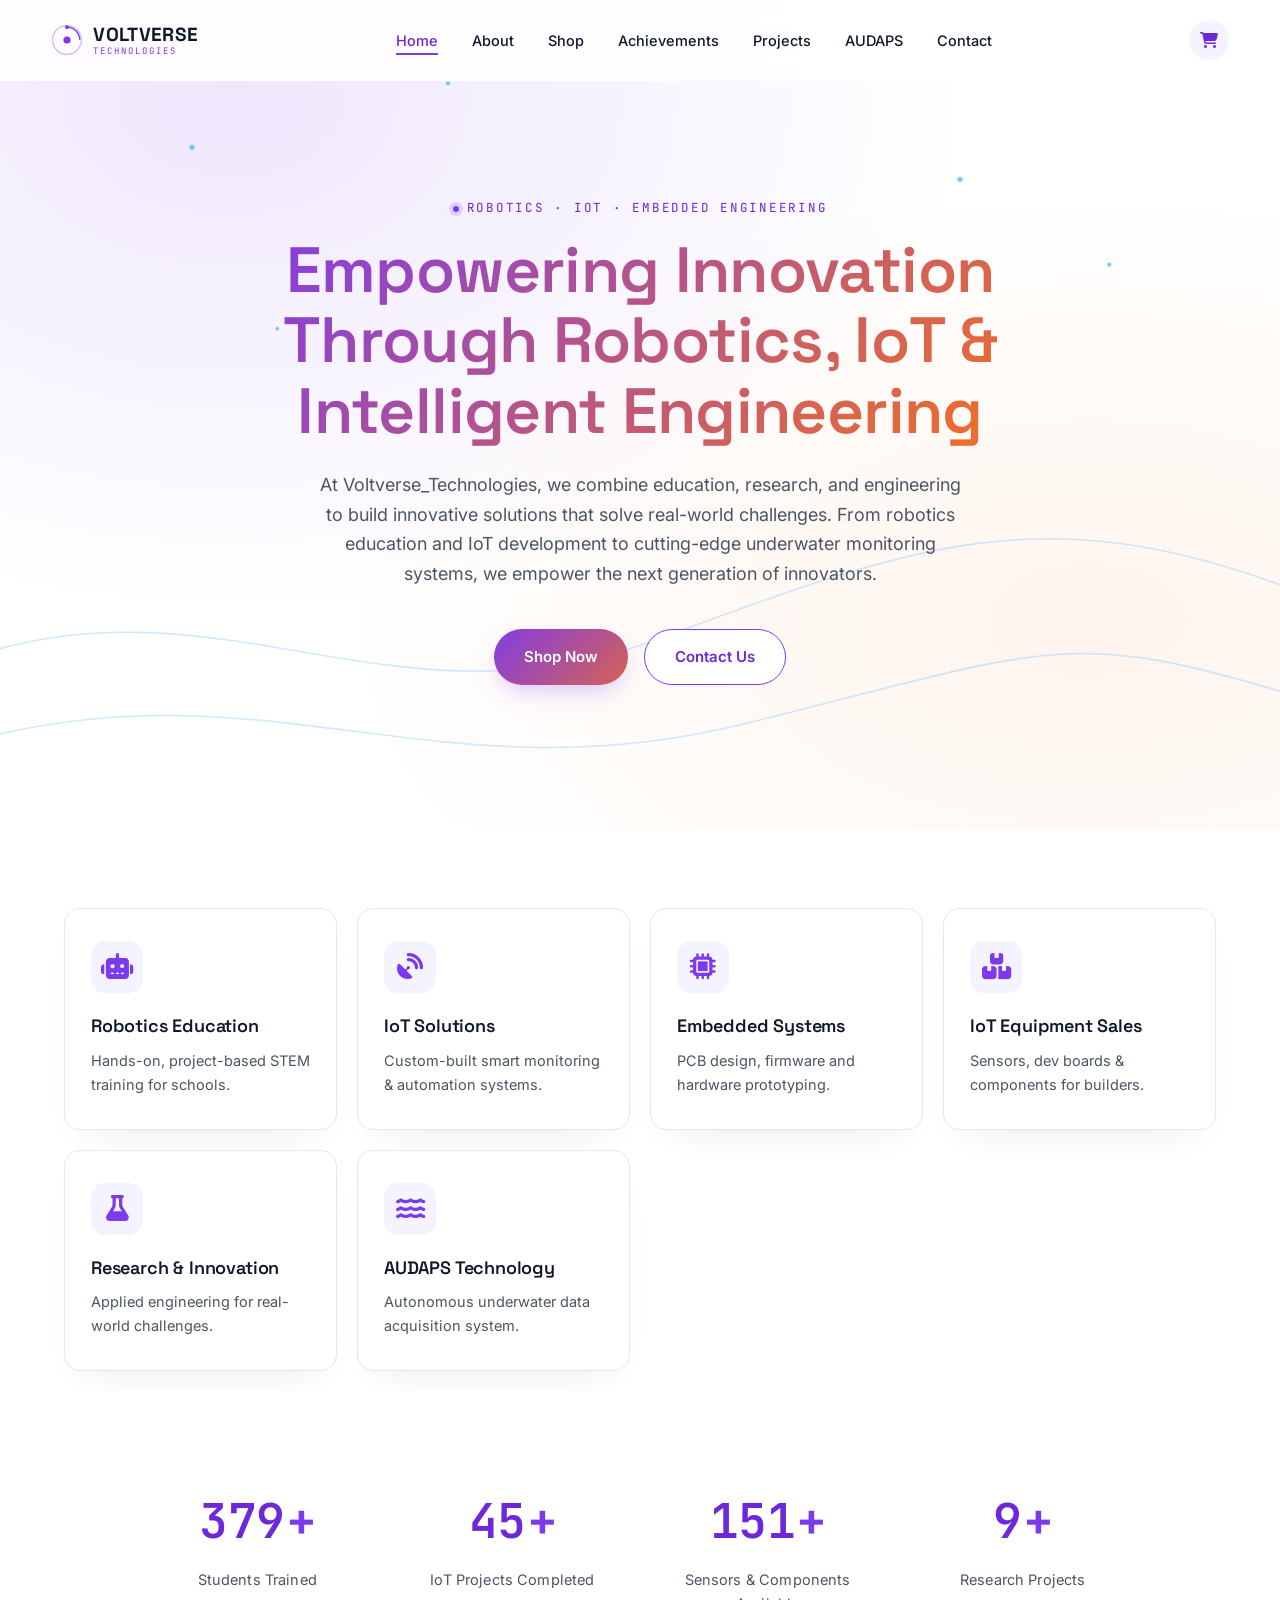
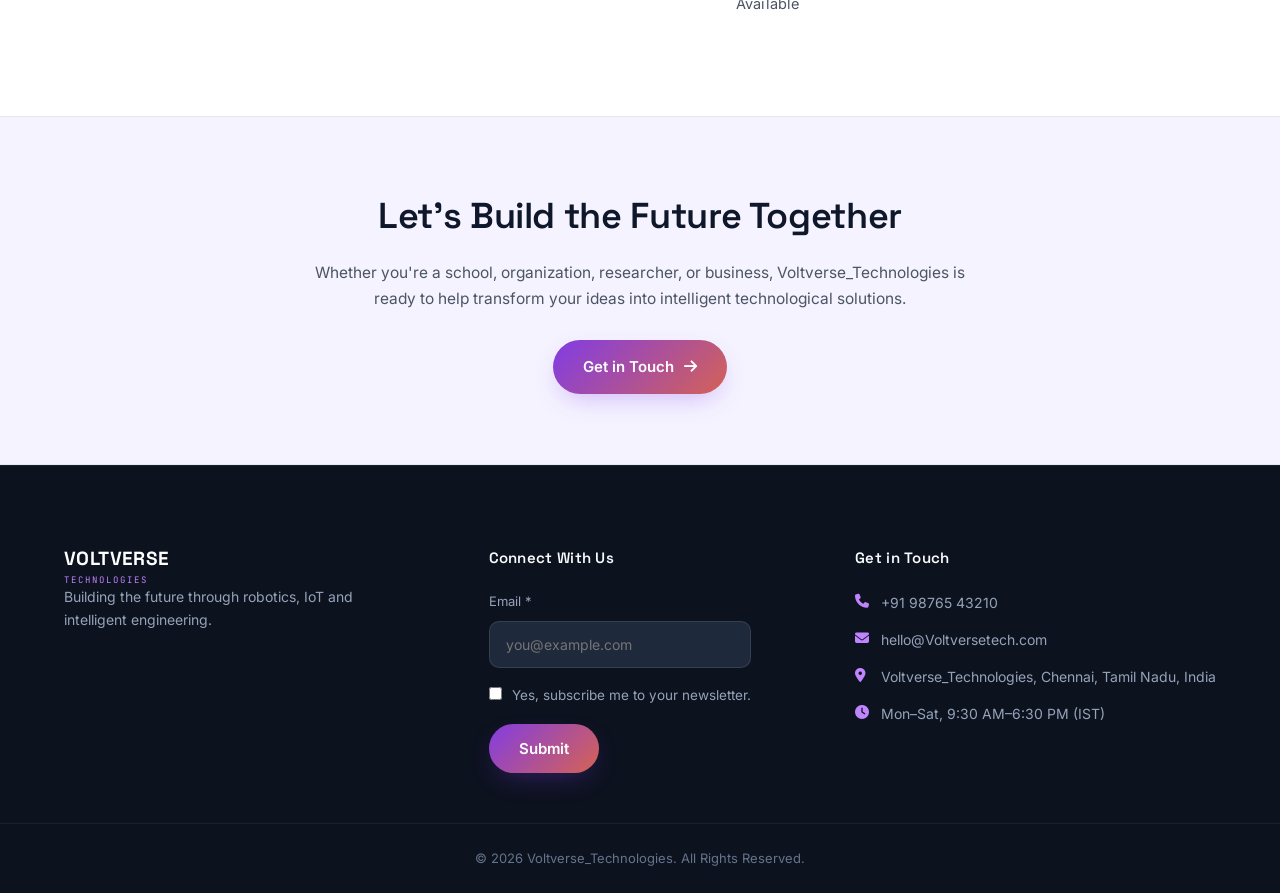
==== index.html @ 3f40f43f "addin" ====
<!DOCTYPE html>
<html lang="en">
<head>
<meta charset="UTF-8">
<meta name="viewport" content="width=device-width, initial-scale=1.0">
<title>Voltverse_Technologies — Robotics, IoT & Embedded Engineering</title>
<meta name="description" content="Voltverse_Technologies delivers robotics education, IoT solutions, embedded systems and IoT hardware — and builds AUDAPS, an autonomous underwater monitoring system.">

<link rel="preconnect" href="https://fonts.googleapis.com">
<link href="https://fonts.googleapis.com/css2?family=Space+Grotesk:wght@400;500;600;700&family=Inter:wght@400;500;600;700;800&family=JetBrains+Mono:wght@400;500;600&display=swap" rel="stylesheet">
<link rel="stylesheet" href="https://cdnjs.cloudflare.com/ajax/libs/font-awesome/6.5.1/css/all.min.css">
<link rel="stylesheet" href="style.css">
</head>
<body>

<div class="grain"></div>

<!-- ================= NAVBAR ================= -->
<header id="site-header">
  <nav class="navbar">
    <a href="index.html" class="logo">
      <span class="logo-mark" aria-hidden="true">
        <svg viewBox="0 0 40 40" fill="none" xmlns="http://www.w3.org/2000/svg">
          <circle cx="20" cy="20" r="18" stroke="currentColor" stroke-width="1.6" opacity="0.35"/>
          <path d="M20 4 A16 16 0 0 1 36 20" stroke="currentColor" stroke-width="1.6"/>
          <circle cx="20" cy="20" r="4.5" fill="currentColor"/>
          <circle cx="20" cy="4" r="2.4" fill="currentColor"/>
        </svg>
      </span>
      <span class="logo-text">VOLTVERSE
<span>TECHNOLOGIES</span></span>
    </a>

    <ul class="nav-links" id="nav-links">
      <li><a href="index.html" class="active">Home</a></li>
      <li><a href="about.html">About</a></li>
      <li><a href="shop.html">Shop</a></li>
      <li><a href="achievements.html">Achievements</a></li>
      <li><a href="projects.html">Projects</a></li>
      <li><a href="AUDAPS.html">AUDAPS</a></li>
      <li><a href="contact.html">Contact</a></li>
    </ul>
    <button class="nav-cart" aria-label="View cart">
      <i class="fas fa-cart-shopping"></i>
      <span class="cart-badge" id="cart-badge">0</span>
    </button>

    <button class="menu-btn" id="menu-btn" aria-label="Toggle navigation" aria-expanded="false">
      <i class="fas fa-bars"></i>
    </button>
  </nav>
</header>

<!-- ================= HERO ================= -->
<section class="hero" id="home">
  <div class="hero-bg" aria-hidden="true">
    <svg class="hero-circuit" viewBox="0 0 1200 800" preserveAspectRatio="xMidYMid slice">
      <defs>
        <pattern id="grid" width="60" height="60" patternUnits="userSpaceOnUse">
          <path d="M60 0H0V60" fill="none" stroke="rgba(255,255,255,0.06)" stroke-width="1"/>
        </pattern>
      </defs>
      <rect width="1200" height="800" fill="url(#grid)"/>
      <g stroke="rgba(63,169,245,0.35)" stroke-width="1.5" fill="none">
        <path d="M0 620 C 220 560, 380 700, 620 610 S 980 480, 1200 560"/>
        <path d="M0 700 C 260 640, 420 760, 700 690 S 1000 600, 1200 660"/>
      </g>
      <g fill="rgba(63,169,245,0.9)">
        <circle cx="180" cy="150" r="2.5"/>
        <circle cx="420" cy="90" r="2"/>
        <circle cx="900" cy="180" r="2.5"/>
        <circle cx="1040" cy="260" r="2"/>
        <circle cx="260" cy="320" r="1.8"/>
      </g>
    </svg>
  </div>
  <div class="hero-overlay"></div>

  <div class="hero-content">
    <p class="eyebrow"><span class="dot"></span>Robotics &middot; IoT &middot; Embedded Engineering</p>
    <h1>Empowering Innovation Through Robotics, IoT &amp; Intelligent Engineering</h1>
    <p class="hero-desc">
      At Voltverse_Technologies, we combine education, research, and engineering to build
      innovative solutions that solve real-world challenges. From robotics education and
      IoT development to cutting-edge underwater monitoring systems, we empower the next
      generation of innovators.
    </p>
    <div class="hero-buttons">
      <a href="shop.html" class="btn btn-primary">Shop Now</a>
      <a href="contact.html" class="btn btn-ghost">Contact Us</a>
    </div>
  </div>
</section>

<!-- ================= FEATURED HIGHLIGHTS ================= -->
<section class="highlights reveal">
  <div class="container">
    <div class="highlight-grid">

      <div class="highlight-card reveal">
        <i class="fas fa-robot"></i>
        <h3>Robotics Education</h3>
        <p>Hands-on, project-based STEM training for schools.</p>
      </div>

      <div class="highlight-card reveal">
        <i class="fas fa-satellite-dish"></i>
        <h3>IoT Solutions</h3>
        <p>Custom-built smart monitoring &amp; automation systems.</p>
      </div>

      <div class="highlight-card reveal">
        <i class="fas fa-microchip"></i>
        <h3>Embedded Systems</h3>
        <p>PCB design, firmware and hardware prototyping.</p>
      </div>

      <div class="highlight-card reveal">
        <i class="fas fa-boxes-stacked"></i>
        <h3>IoT Equipment Sales</h3>
        <p>Sensors, dev boards &amp; components for builders.</p>
      </div>

      <div class="highlight-card reveal">
        <i class="fas fa-flask"></i>
        <h3>Research &amp; Innovation</h3>
        <p>Applied engineering for real-world challenges.</p>
      </div>

      <div class="highlight-card reveal">
        <i class="fas fa-water"></i>
        <h3>AUDAPS Technology</h3>
        <p>Autonomous underwater data acquisition system.</p>
      </div>

    </div>
  </div>
</section>

<!-- ================= STATS ================= -->
<section class="stats reveal">
  <div class="container stats-grid">
    <div class="stat">
      <h2><span class="counter" data-target="500">0</span><span class="suffix">+</span></h2>
      <span>Students Trained</span>
    </div>
    <div class="stat">
      <h2><span class="counter" data-target="60">0</span><span class="suffix">+</span></h2>
      <span>IoT Projects Completed</span>
    </div>
    <div class="stat">
      <h2><span class="counter" data-target="200">0</span><span class="suffix">+</span></h2>
      <span>Sensors &amp; Components Available</span>
    </div>
    <div class="stat">
      <h2><span class="counter" data-target="12">0</span><span class="suffix">+</span></h2>
      <span>Research Projects</span>
    </div>
  </div>
</section>

<!-- ================= CONTACT CTA STRIP ================= -->
<section class="cta-strip reveal">
  <div class="container cta-strip-inner">
    <h2>Let's Build the Future Together</h2>
    <p>Whether you're a school, organization, researcher, or business, Voltverse_Technologies
       is ready to help transform your ideas into intelligent technological solutions.</p>
    <a href="contact.html" class="btn btn-primary">Get in Touch <i class="fas fa-arrow-right"></i></a>
  </div>
</section>

<!-- ================= FOOTER ================= -->
<footer>
  <div class="container footer-container">

    <!-- Brand -->
    <div class="footer-box footer-brand">
      <span class="logo-text footer-logo">
        VOLTVERSE
      <span>TECHNOLOGIES</span>
      </span>
      <p>
        Building the future through robotics, IoT and intelligent engineering.
      </p>
    </div>

    <!-- Newsletter -->
    <div class="footer-box newsletter">
      <h3>Connect With Us</h3>

      <form id="newsletter-form">

        <div class="newsletter-field">
          <label for="newsletter-email">Email *</label>
          <input
            type="email"
            id="newsletter-email"
            placeholder="you@example.com"
            required
          >
        </div>

        <label class="newsletter-check">
          <input type="checkbox" required>
          Yes, subscribe me to your newsletter.
        </label>

        <div class="newsletter-sub-msg">
          You're subscribed — thank you!
        </div>

        <button type="submit" class="btn btn-primary">
          Submit
        </button>

      </form>
    </div>

    <!-- Contact -->
    <div class="footer-box footer-contact">
      <h3>Get in Touch</h3>

      <div class="footer-contact-line">
        <i class="fas fa-phone"></i>
        <span>+91 98765 43210</span>
      </div>

      <div class="footer-contact-line">
        <i class="fas fa-envelope"></i>
        <span>hello@Voltversetech.com</span>
      </div>

      <div class="footer-contact-line">
        <i class="fas fa-location-dot"></i>
        <span>Voltverse_Technologies, Chennai, Tamil Nadu, India</span>
      </div>

      <div class="footer-contact-line">
        <i class="fas fa-clock"></i>
        <span>Mon–Sat, 9:30 AM–6:30 PM (IST)</span>
      </div>
    </div>

  </div>

  <div class="copyright">
    © 2026 Voltverse_Technologies. All Rights Reserved.
  </div>
</footer>

<script src="scripts.js"></script>
<script src="animations.js"></script>
</body>
</html>
---- style.css ----
/* =========================================================
   Voltverse_Technologies
 TECHNOLOGIES — DESIGN TOKENS
   Palette: one light blue + white (white majority)
========================================================= */

:root{
  --primary:       #7C3AED;   /* Purple/Violet */
  --secondary:     #F97316;   /* Orange/Coral */
  --gradient:      linear-gradient(135deg, var(--primary), var(--secondary));
  --gradient-dark: linear-gradient(135deg, #6D28D9, #EA580C);

  --blue:          #7C3AED;   /* Maps old blue elements to purple */
  --blue-dark:     #6D28D9;   /* Maps dark blue elements to deep purple */
  --blue-pale:     #F5F3FF;   /* Maps light blue backgrounds to soft violet */
  --blue-pale-2:   #EDE9FE;   /* Maps border tints to soft purple-gray */
  --ink:           #0F172A;   /* Near-black, rich slate for headings/text */
  --steel:         #4B5563;   /* Muted gray for secondary text */
  --steel-light:   #9CA3AF;
  --white:         #FFFFFF;
  --line:          #E5E7EB;   /* hairline borders on white */

  --font-display:'Space Grotesk', sans-serif;
  --font-body:   'Inter', sans-serif;
  --font-mono:   'JetBrains Mono', monospace;

  --radius-sm: 10px;
  --radius-md: 16px;
  --radius-lg: 26px;
  --ease: cubic-bezier(.22,.61,.36,1);
}

*{ margin:0; padding:0; box-sizing:border-box; }
html{ scroll-behavior:smooth; }

body{
  font-family:var(--font-body);
  color:var(--ink);
  background:var(--white);
  line-height:1.65;
  -webkit-font-smoothing:antialiased;
  overflow-x:hidden;
}

img{ width:100%; display:block; }
a{ text-decoration:none; color:inherit; }
ul{ list-style:none; }
h1,h2,h3,h4{ font-family:var(--font-display); font-weight:600; letter-spacing:-0.01em; color:var(--ink); }

.container{ width:90%; max-width:1240px; margin:auto; }

::selection{ background:var(--blue); color:#fff; }

:focus-visible{
  outline:2px solid var(--blue);
  outline-offset:3px;
}

@media (prefers-reduced-motion: reduce){
  *{ animation-duration:0.001ms !important; animation-iteration-count:1 !important; transition-duration:0.001ms !important; scroll-behavior:auto !important; }
}

.grain{ display:none; }

/* =========================================================
   EYEBROW / LABELS
========================================================= */

.eyebrow{
  display:inline-flex; align-items:center; gap:8px;
  font-family:var(--font-mono);
  font-size:12.5px;
  letter-spacing:0.14em;
  text-transform:uppercase;
  color:var(--blue-dark);
  margin-bottom:16px;
}
.eyebrow .dot{
  width:6px; height:6px; border-radius:50%;
  background:var(--blue);
  box-shadow:0 0 0 4px rgba(124,58,237,0.18);
  animation:dotpulse 2.4s ease-in-out infinite;
}
@keyframes dotpulse{ 0%,100%{ box-shadow:0 0 0 4px rgba(124,58,237,0.18);} 50%{ box-shadow:0 0 0 7px rgba(124,58,237,0.1);} }
.eyebrow-dark{ color:var(--blue-dark); }
.eyebrow-dark .dot{ background:var(--blue); }

/* =========================================================
   BUTTONS
========================================================= */

.btn{
  display:inline-flex; align-items:center; gap:10px;
  padding:15px 30px;
  border-radius:100px;
  font-family:var(--font-body);
  font-weight:600;
  font-size:15px;
  border:none;
  cursor:pointer;
  transition:transform .35s var(--ease), box-shadow .35s var(--ease), background .3s, color .3s, border-color .3s;
}

.btn-primary{
  background: var(--gradient);
  background-size: 150% 150%;
  background-position: 0% 50%;
  color:#fff;
  box-shadow:0 10px 26px -8px rgba(124,58,237,0.35);
  transition: transform .35s var(--ease), box-shadow .35s var(--ease), background-position .4s var(--ease), color .3s, border-color .3s;
}
.btn-primary:hover{
  background-position: 100% 50%;
  transform:translateY(-3px);
  box-shadow:0 16px 32px -8px rgba(124,58,237,0.45);
}
.btn-primary:active{ transform:translateY(-1px) scale(.98); }

.btn-ghost{
  background:#fff;
  color:var(--blue-dark);
  border:1.5px solid var(--blue);
}
.btn-ghost:hover{ background:var(--blue-pale); transform:translateY(-3px); }

/* =========================================================
   NAVBAR
========================================================= */

header{
  position:fixed; top:0; left:0; width:100%; z-index:999;
  padding:20px 0;
  background:rgba(255,255,255,0.85);
  backdrop-filter:blur(14px) saturate(160%);
  border-bottom:1px solid transparent;
  transition:padding .35s var(--ease), background .35s var(--ease), box-shadow .35s var(--ease), border-color .35s var(--ease);
}
header.scrolled{
  padding:12px 0;
  background:rgba(255,255,255,0.96);
  box-shadow:0 8px 30px -18px rgba(22,35,47,0.18);
  border-bottom-color:var(--line);
}

.navbar{
  width:92%; max-width:1280px; margin:auto;
  display:flex; align-items:center; justify-content:space-between;
  gap:24px;
}

.logo{ display:flex; align-items:center; gap:10px; }
.logo-mark{ width:32px; height:32px; color:var(--blue); display:flex; }
.logo-mark svg{ width:100%; height:100%; }
.logo-text{
  font-family:var(--font-display); font-weight:700;
  font-size:19px; letter-spacing:0.02em; color:var(--ink);
  line-height:1;
}
.logo-text span{
  display:block; font-family:var(--font-mono); font-weight:400;
  font-size:9px; letter-spacing:0.22em; color:var(--blue); margin-top:3px;
}

.nav-links{ display:flex; gap:34px; }
.nav-links a{
  color:var(--ink); font-weight:500; font-size:14.5px;
  position:relative; padding:4px 0; transition:color .3s;
}
.nav-links a::after{
  content:''; position:absolute; left:0; bottom:-2px; width:0; height:1.5px;
  background:var(--blue); transition:width .3s var(--ease);
}
.nav-links a:hover{ color:var(--blue-dark); }
.nav-links a:hover::after{ width:100%; }

.nav-cta{ padding:11px 24px; font-size:14px; }

.nav-cart{
  position:relative;
  display:flex; align-items:center; justify-content:center;
  width:40px; height:40px; border-radius:50%;
  background:var(--blue-pale); color:var(--blue-dark);
  font-size:16px; border:none; cursor:pointer;
  transition:background .3s, transform .3s;
}
.nav-cart:hover{ background:var(--blue); color:#fff; transform:translateY(-2px); }
.cart-badge{
  position:absolute; top:-5px; right:-5px;
  min-width:18px; height:18px; padding:0 4px;
  border-radius:50%; background:var(--blue-dark); color:#fff;
  font-family:var(--font-mono); font-size:10.5px; font-weight:600;
  display:flex; align-items:center; justify-content:center;
  transform:scale(0); transition:transform .3s var(--ease);
}
.cart-badge.show{ transform:scale(1); }
.cart-badge.bump{ animation:cartbump .45s var(--ease); }
@keyframes cartbump{ 0%{transform:scale(1)} 40%{transform:scale(1.45)} 100%{transform:scale(1)} }

.menu-btn{
  display:none; background:none; border:none; color:var(--ink); font-size:22px; cursor:pointer;
}

/* =========================================================
   NAV ACTIVE STATE
========================================================= */

.nav-links a.active{ color:var(--blue-dark); }
.nav-links a.active::after{ width:100%; }

/* =========================================================
   INNER PAGE HEADER (About / Shop / Product / Contact)
========================================================= */

.page-header{
  position:relative;
  padding:110px 24px 15px;
  text-align:left;
  overflow:hidden;
  background:
    radial-gradient(ellipse at 18% 20%, rgba(124,58,237,0.12), transparent 55%),
    radial-gradient(ellipse at 85% 80%, rgba(249,115,22,0.08), transparent 50%),
    var(--white);
  border-bottom:none;
}
.page-header .page-header-content h1{ background: var(--gradient); -webkit-background-clip: text; -webkit-text-fill-color: transparent; }
.page-header .page-header-sub{ color:var(--steel); }
.page-header-dark{ background:inherit; }

.page-header-content{ position:relative; z-index:2; max-width:720px; margin-left: 0; margin-right:auto; }
.page-header-content .eyebrow{ justify-content:flex-start; }
.page-header-content h1{
  font-size: clamp(30px,5vw,44px); margin: 0; text-align: left;
  background: var(--gradient);
  -webkit-background-clip: text;
  -webkit-text-fill-color: transparent;
}
.page-header-sub{ color:var(--steel); font-size:16.5px; text-align: left; }

/* =========================================================
   CTA STRIP (used between page content and footer)
========================================================= */

.cta-strip{
  background:var(--blue-pale);
  padding:70px 24px;
  border-top:1px solid var(--line);
  border-bottom:1px solid var(--line);
}
.cta-strip-inner{
  max-width:680px; margin:auto; text-align:center;
}
.cta-strip-inner h2{ color:var(--ink); font-size:clamp(26px,3.4vw,36px); margin-bottom:14px; }
.cta-strip-inner p{ color:var(--steel); font-size:15.5px; margin-bottom:28px; }

/* =========================================================
   HERO
========================================================= */

.hero{
  min-height:92vh;
  position:relative;
  display:flex; align-items:center; justify-content:center; text-align:center;
  background:
    radial-gradient(ellipse at 18% 12%, rgba(124,58,237,0.12), transparent 50%),
    radial-gradient(ellipse at 85% 75%, rgba(249,115,22,0.08), transparent 50%),
    var(--white);
  overflow:hidden;
  padding:150px 24px 100px;
}

.hero-bg{ position:absolute; inset:0; opacity:.7; }
.hero-circuit{ width:100%; height:100%; }

.hero-overlay{ display:none; }

.hero-content{ position:relative; z-index:2; color:var(--ink); max-width:880px; }

.hero-content .eyebrow{ justify-content:center; }

.hero-content h1{
  font-size:clamp(34px,5.4vw,64px);
  line-height:1.1;
  background: var(--gradient);
  -webkit-background-clip: text;
  -webkit-text-fill-color: transparent;
  margin-bottom:24px;
}

.hero-desc{
  font-size:18px;
  color:var(--steel);
  max-width:660px; margin:0 auto 40px;
}

.hero-buttons{ display:flex; gap:16px; justify-content:center; flex-wrap:wrap; }

.hero-scroll{
  position:absolute; bottom:34px; left:50%; transform:translateX(-50%);
  display:flex; flex-direction:column; align-items:center; gap:8px;
  color:var(--steel-light); z-index:2;
}
.hero-scroll span{
  width:1.5px; height:34px;
  background:linear-gradient(180deg, var(--blue), transparent);
  animation:scrollpulse 1.8s ease-in-out infinite;
}
.hero-scroll p{ font-family:var(--font-mono); font-size:10.5px; letter-spacing:0.2em; text-transform:uppercase; }
@keyframes scrollpulse{ 0%,100%{opacity:.3;transform:scaleY(.7);translateY(0)} 50%{opacity:1;transform:scaleY(1);translateY(4px)} }

/* =========================================================
   HIGHLIGHTS
========================================================= */

.highlights{ padding:80px 0 20px; background:var(--white); }

.highlight-grid{
  display:grid;
  grid-template-columns:repeat(auto-fit,minmax(240px,1fr));
  gap:20px;
  position:relative; z-index:5;
}

.highlight-card{
  display:block;
  background:#fff;
  border:1px solid var(--line);
  border-radius:var(--radius-md);
  padding:32px 26px;
  box-shadow:0 16px 36px -24px rgba(22,35,47,0.15);
  transition:transform .4s var(--ease), box-shadow .4s var(--ease), border-color .4s;
}
.highlight-card:hover{ transform:translateY(-8px); box-shadow:0 24px 44px -20px rgba(124,58,237,0.25); border-color:rgba(124,58,237,0.35); }

.highlight-card i{
  font-size:26px; color:var(--blue);
  width:52px; height:52px; border-radius:14px;
  display:flex; align-items:center; justify-content:center;
  background:var(--blue-pale);
  margin-bottom:18px;
  transition:transform .4s var(--ease);
}
.highlight-card:hover i{ transform:scale(1.1) rotate(-4deg); }
.highlight-card h3{ font-size:18px; margin-bottom:8px; }
.highlight-card p{ color:var(--steel); font-size:14.5px; }

/* =========================================================
   STATS
========================================================= */

.stats{ padding:90px 7% 100px; background:var(--white); }

.stats-grid{
  display:grid;
  grid-template-columns:repeat(auto-fit,minmax(200px,1fr));
  gap:30px;
  text-align:center;
}

.stat h2{
  font-family:var(--font-mono);
  font-size:clamp(34px,4vw,48px);
  color:var(--blue-dark);
  display:flex; align-items:baseline; justify-content:center; gap:2px;
}
.stat .suffix{ color:var(--blue); }
.stat > span{
  display:block; margin-top:8px; color:var(--steel);
  font-size:14.5px; letter-spacing:0.01em;
}

/* =========================================================
   SECTION TITLE (generic)
========================================================= */

.section-title{ text-align:center; margin-bottom:60px; padding:0 24px; }
.section-title .eyebrow{ justify-content:center; }
.section-title h2{ font-size:clamp(30px,4vw,44px); margin-bottom:14px; }
.section-sub{ color:var(--steel); font-size:16.5px; }
.section-sub-dark{ color:var(--steel); }

/* =========================================================
   ABOUT
========================================================= */

.about{ padding:12px 0; background:var(--white); }

.about-grid{
  display:grid;
  grid-template-columns:0.85fr 1.15fr;
  gap:80px;
  align-items:start;
}

.about-illustration{ width:100%; height:auto; }

.about-content h2{ font-size:clamp(28px,3.6vw,42px); margin-bottom:22px; }
.about-content p{ color:var(--steel); margin:0 0 18px; font-size:15.5px; }

.vision-mission{
  display:grid; grid-template-columns:1fr 1fr; gap:20px; margin-top:34px;
}

.vm-card{
  background:var(--blue-pale);
  border-radius:var(--radius-md);
  padding:26px;
  transition:transform .35s var(--ease);
}
.vm-card:hover{ transform:translateY(-4px); }
.vm-card h4{
  display:flex; align-items:center; gap:10px;
  font-size:16px; margin-bottom:12px; color:var(--blue-dark);
}
.vm-card p{ color:var(--steel); font-size:14.5px; margin:0; }

.mission-list li{
  color:var(--steel); font-size:14.5px; margin-bottom:8px;
  padding-left:20px; position:relative;
}
.mission-list li::before{
  content:''; position:absolute; left:0; top:8px;
  width:8px; height:2px; background:var(--blue);
}

/* =========================================================
   SERVICES / SHOP (product grid, cards, add-to-cart)
========================================================= */

.services-page{ padding-top:90px; }

.services{
  padding:100px 0 110px;
  background:var(--white);
}
.services .section-title h2{ color:var(--ink); }

.service-grid{
  display:grid;
  grid-template-columns:repeat(auto-fit,minmax(270px,1fr));
  gap:26px;
}

.service-card{
  background:#fff;
  border:1px solid var(--line);
  border-radius:var(--radius-md);
  padding:36px 30px;
  transition:transform .4s var(--ease), border-color .4s, box-shadow .4s;
  box-shadow:0 16px 36px -26px rgba(22,35,47,0.15);
}
.service-card:hover{
  transform:translateY(-8px);
  border-color:rgba(124,58,237,0.4);
  box-shadow:0 24px 44px -20px rgba(124,58,237,0.22);
}

.service-icon{
  width:56px; height:56px; border-radius:16px;
  display:flex; align-items:center; justify-content:center;
  background:var(--blue);
  font-size:24px; color:#fff; margin-bottom:22px;
  box-shadow:0 12px 26px -8px rgba(124,58,237,0.45);
  transition:transform .4s var(--ease);
}
.service-card:hover .service-icon{ transform:scale(1.08) rotate(-4deg); }

.service-card h3{ color:var(--ink); font-size:19px; margin-bottom:10px; }
.service-card p{ color:var(--steel); font-size:14.5px; margin-bottom:20px; }

.tag-list{ display:flex; flex-wrap:wrap; gap:8px; }
.tag-list li{
  font-family:var(--font-mono);
  font-size:11.5px;
  padding:6px 12px;
  border-radius:100px;
  background:var(--blue-pale);
  border:1px solid rgba(124,58,237,0.25);
  color:var(--blue-dark);
}

/* ---- SHOP GRID ---- */
.shop-grid{
  display:grid;
  grid-template-columns:repeat(auto-fit,minmax(230px,1fr));
  gap:24px;
}

.product-card{
  background:#fff;
  border:1px solid var(--line);
  border-radius:var(--radius-md);
  overflow:hidden;
  display:flex; flex-direction:column;
  transition:transform .4s var(--ease), box-shadow .4s var(--ease), border-color .4s;
  box-shadow:0 16px 36px -26px rgba(22,35,47,0.15);
}
.product-card:hover{
  transform:translateY(-8px);
  box-shadow:0 26px 48px -20px rgba(124,58,237,0.25);
  border-color:rgba(124,58,237,0.4);
}

.product-media{
  aspect-ratio:1/1;
  background:var(--blue-pale);
  display:flex; align-items:center; justify-content:center;
  overflow:hidden;
  position:relative;
}
.product-media img {
  width: 100%;
  height: 100%;
  object-fit: cover;
  transition: transform .5s var(--ease);
}
.product-card:hover .product-media img {
  transform: scale(1.06);
}
.product-media i{
  font-size:52px; color:var(--blue);
  transition:transform .5s var(--ease);
}
.product-card:hover .product-media i{ transform:scale(1.15) rotate(-6deg); }

.product-body{ padding:20px 20px 22px; display:flex; flex-direction:column; gap:6px; flex:1; }
.product-name{ font-size:15.5px; font-weight:600; color:var(--blue-dark); line-height:1.35; }
.product-vendor{ font-size:12.5px; color:var(--steel-light); }
.product-price{ font-size:17px; font-weight:700; color:var(--ink); margin-top:4px; font-family:var(--font-mono); }

.add-to-cart{
  margin-top:14px;
  width:100%;
  display:flex; align-items:center; justify-content:center; gap:8px;
  padding:12px 16px;
  border-radius:100px;
  border:1.5px solid var(--blue);
  background:#fff; color:var(--blue-dark);
  font-family:var(--font-body); font-weight:600; font-size:13.5px;
  cursor:pointer;
  transition:background .3s, color .3s, transform .25s var(--ease), border-color .3s;
}
.add-to-cart:hover{ background:var(--blue); color:#fff; transform:translateY(-2px); }
.add-to-cart:active{ transform:translateY(0) scale(.97); }
.add-to-cart.added{
  background:#1FAE6B; border-color:#1FAE6B; color:#fff;
  pointer-events:none;
}
.add-to-cart .fa-check{ display:none; }
.add-to-cart.added .fa-cart-plus{ display:none; }
.add-to-cart.added .fa-check{ display:inline-block; }

/* =========================================================
   PRODUCT PAGE / AUDAPS
========================================================= */

.products{
  padding:110px 0 0;
  background:var(--white);
}
.products .section-title h2{ color:var(--ink); }
.products .section-title{ margin-bottom:0; }

.audaps{
  position:relative;
  background:var(--white);
  color:var(--ink);
  padding:70px 0 100px;
  overflow:hidden;
}

.audaps-intro{ text-align:center; padding:0 24px 50px; }
.audaps-intro .eyebrow{ justify-content:center; }
.audaps-intro h2{
  font-size:clamp(38px,6vw,68px);
  color:var(--blue-dark);
  letter-spacing:0.02em;
}
.audaps-full{ color:var(--steel); font-size:17px; max-width:560px; margin:14px auto 0; }

.audaps-problem-solution{
  display:grid; grid-template-columns:1fr 1fr; gap:24px; margin-bottom:70px;
}

.ps-card{
  background:#fff;
  border:1px solid var(--line);
  border-radius:var(--radius-md);
  padding:34px;
  box-shadow:0 16px 36px -26px rgba(22,35,47,0.14);
  transition:transform .35s var(--ease);
}
.ps-card:hover{ transform:translateY(-4px); }
.ps-card h3{
  display:flex; align-items:center; gap:10px;
  color:var(--ink); font-size:18px; margin-bottom:14px;
}
.ps-card h3 i{ color:#ff9f5a; font-size:16px; }
.ps-solution h3 i{ color:var(--blue); }
.ps-card p{ color:var(--steel); font-size:14.5px; }

.diagram-title{
  font-family:var(--font-mono);
  font-size:13px; letter-spacing:0.14em; text-transform:uppercase;
  color:var(--blue-dark);
  text-align:center;
  margin-bottom:30px;
}
.diagram-title-light{ color:var(--blue-dark); }
.diagram-title-spaced{ margin-top:34px; }

.audaps-diagram{ margin-bottom:80px; }
.depth-diagram{
  border-radius:var(--radius-lg);
  overflow:hidden;
  border:1px solid var(--line);
}
.depth-svg{ width:100%; height:auto; display:block; }
.node-label{ font-family:var(--font-body); font-size:12px; fill:#fff; font-weight:600; }
.node-caption{ font-family:var(--font-mono); font-size:11px; fill:var(--steel); }
.depth-label{ font-family:var(--font-mono); font-size:10px; fill:var(--steel-light); }

.stack-grid{
  display:grid;
  grid-template-columns:repeat(auto-fit,minmax(190px,1fr));
  gap:14px;
  margin-bottom:80px;
}
.stack-chip{
  display:flex; align-items:center; gap:12px;
  background:#fff;
  border:1px solid var(--line);
  border-radius:100px;
  padding:14px 20px;
  font-size:14px; color:var(--ink);
  transition:border-color .3s, background .3s, transform .3s;
  box-shadow:0 10px 24px -20px rgba(22,35,47,0.12);
}
.stack-chip:hover{ border-color:rgba(124,58,237,0.4); background:var(--blue-pale); transform:translateY(-3px); }
.stack-chip i{ color:var(--blue); font-size:15px; width:18px; }

.audaps-apps{
  display:grid; grid-template-columns:1fr 1fr; gap:50px;
}
.app-list li{
  display:flex; align-items:center; gap:12px;
  color:var(--steel); font-size:15px;
  padding:11px 0; border-bottom:1px solid var(--line);
}
.app-list li i{ color:var(--blue); font-size:12px; width:14px; }

.sdg-cards{ display:flex; gap:16px; margin-bottom:10px; }
.sdg-card{
  flex:1;
  background:var(--blue-pale);
  border:1px solid rgba(124,58,237,0.28);
  border-radius:var(--radius-md);
  padding:22px;
  text-align:center;
}
.sdg-num{
  display:block; font-family:var(--font-mono); font-size:30px; color:var(--blue-dark); margin-bottom:6px;
}
.sdg-card p{ color:var(--steel); font-size:13.5px; }

/* =========================================================
   OTHER PRODUCTS
========================================================= */

.other-products{ background:var(--white); padding:20px 0 110px; }

.op-grid{
  display:grid;
  grid-template-columns:repeat(auto-fit,minmax(150px,1fr));
  gap:16px;
}
.op-card{
  background:#fff;
  border:1px solid var(--line);
  border-radius:var(--radius-md);
  padding:28px 16px;
  text-align:center;
  transition:transform .35s var(--ease), border-color .35s, box-shadow .35s;
  box-shadow:0 10px 26px -22px rgba(22,35,47,0.14);
}
.op-card:hover{ transform:translateY(-6px); border-color:rgba(124,58,237,0.4); box-shadow:0 18px 34px -18px rgba(124,58,237,0.22); }
.op-card i{ font-size:24px; color:var(--blue); margin-bottom:14px; display:block; }
.op-card span{ font-size:13.5px; color:var(--ink); }

/* =========================================================
   CONTACT
========================================================= */

.contact{ background:var(--blue-pale); padding:40px 0 100px; }
.contact-page{ padding-top:20px; }

.contact-cta{
  text-align:center; max-width:680px; margin-bottom:40px;
}
.contact-cta h2{ font-size:clamp(28px,3.6vw,40px); margin-bottom:16px; margin:0 auto 20px; }
.contact-cta p{ color:var(--steel); font-size:16px; }

.contact-grid{
  display:grid; grid-template-columns:1.2fr 1fr; gap:50px;
}

.contact-form{
  background:var(--white);
  border:1px solid var(--line);
  border-radius:var(--radius-lg);
  padding:40px;
  box-shadow:0 24px 54px -30px rgba(22,35,47,0.15);
  display:flex; flex-direction:column; gap:18px;
}
.form-row{ display:grid; grid-template-columns:1fr 1fr; gap:18px; }

.contact-form input,
.contact-form textarea{
  width:100%;
  padding:16px 18px;
  border:1.5px solid var(--line);
  border-radius:var(--radius-sm);
  outline:none;
  font-family:var(--font-body);
  font-size:14.5px;
  background:var(--blue-pale-2);
  transition:border-color .3s;
  resize:vertical;
}
.contact-form input:focus,
.contact-form textarea:focus{ border-color:var(--blue); }

.contact-form button{ align-self:flex-start; margin-top:6px; }

.contact-info{ display:flex; flex-direction:column; gap:16px; }

.info-card{
  display:flex; align-items:center; gap:16px;
  background:var(--white);
  border:1px solid var(--line);
  border-radius:var(--radius-md);
  padding:20px 22px;
  box-shadow:0 14px 32px -24px rgba(22,35,47,0.14);
  transition:transform .3s var(--ease);
}
.info-card:hover{ transform:translateY(-3px); }
.info-card i{
  width:44px; height:44px; border-radius:12px;
  background:var(--blue);
  color:#fff; display:flex; align-items:center; justify-content:center; font-size:16px;
  flex-shrink:0;
}
.info-card h4{ font-size:14px; margin-bottom:2px; }
.info-card p{ color:var(--steel); font-size:14px; }

.map-container {
  flex: 1;
  min-height: 220px;
  background: var(--blue-pale);
  border: 1px solid var(--line);
  border-radius: var(--radius-md);
  overflow: hidden;
}
.map-container iframe {
  width: 100%;
  height: 100%;
  border: 0;
  display: block;
}

.contact-info .social{ margin-top:4px; }

.social{ display:flex; gap:12px; }
.social a{
  width:42px; height:42px; border-radius:50%;
  display:flex; align-items:center; justify-content:center;
  background:var(--blue-pale); color:var(--blue-dark);
  transition:background .3s, color .3s, transform .3s;
}
.social a:hover{ background:var(--blue); color:#fff; transform:translateY(-3px); }

footer .social a{ background:var(--blue-pale); color:var(--blue-dark); }
footer .social a:hover{ background:var(--blue); color:#fff; }

/* =========================================================
   FOOTER
========================================================= */

footer {
  background: #0d121f;
  color: #94a3b8;
  padding-top: 80px;
  border-top: 1px solid rgba(255,255,255,0.06);
}

.footer-container {
  display: grid;
  grid-template-columns: repeat(3, auto);
  justify-content: space-between;
  gap: 40px;
  padding-bottom: 50px;
}

.footer-logo {
  margin-bottom: 14px;
  color: #ffffff;
}
.footer-logo span {
  color: #c084fc;
}
.footer-brand p {
  color: #94a3b8;
  font-size: 14px;
  max-width: 320px;
}
.footer-box.newsletter {
  max-width: 320px;
}

.footer-box h3 {
  color: #f8fafc;
  font-size: 15px;
  margin-bottom: 20px;
  letter-spacing: 0.02em;
}
.footer-box ul li {
  margin-bottom: 12px;
}
.footer-box a {
  color: #94a3b8;
  font-size: 14px;
  transition: color .3s;
}
.footer-box a:hover {
  color: #c084fc;
}

.copyright {
  text-align: center;
  padding: 24px;
  font-size: 13px;
  color: #64748b;
  border-top: 1px solid rgba(255,255,255,0.06);
}

/* =========================================================
   SCROLL REVEAL + MICRO ANIMATIONS
========================================================= */

.reveal{ opacity:1; transform:none; }

.reveal.pre-anim{
  opacity:0; transform:translateY(28px);
  transition:opacity .8s var(--ease), transform .8s var(--ease);
}
.reveal.pre-anim.in-view{ opacity:1; transform:translateY(0); }

.highlight-grid .highlight-card.pre-anim:nth-child(1){ transition-delay:.05s; }
.highlight-grid .highlight-card.pre-anim:nth-child(2){ transition-delay:.1s; }
.highlight-grid .highlight-card.pre-anim:nth-child(3){ transition-delay:.15s; }
.highlight-grid .highlight-card.pre-anim:nth-child(4){ transition-delay:.2s; }
.highlight-grid .highlight-card.pre-anim:nth-child(5){ transition-delay:.25s; }
.highlight-grid .highlight-card.pre-anim:nth-child(6){ transition-delay:.3s; }

.shop-grid .product-card.pre-anim:nth-child(1){ transition-delay:.05s; }
.shop-grid .product-card.pre-anim:nth-child(2){ transition-delay:.1s; }
.shop-grid .product-card.pre-anim:nth-child(3){ transition-delay:.15s; }
.shop-grid .product-card.pre-anim:nth-child(4){ transition-delay:.2s; }
.shop-grid .product-card.pre-anim:nth-child(5){ transition-delay:.25s; }
.shop-grid .product-card.pre-anim:nth-child(6){ transition-delay:.3s; }
.shop-grid .product-card.pre-anim:nth-child(7){ transition-delay:.35s; }

/* subtle float animation for hero visual accents */
.float-slow{ animation:floaty 6s ease-in-out infinite; }
@keyframes floaty{ 0%,100%{ transform:translateY(0);} 50%{ transform:translateY(-14px);} }

/* =========================================================
   SIMPLE PRODUCT GRID (title / products / card / image / price)
   — same tokens & animation language as the rest of the site
========================================================= */

.title{
  text-align:center;
  font-size:clamp(30px,4vw,44px);
  color:var(--ink);
  margin:170px 0 50px;
  padding:0 24px;
}

.products .title{ margin:0; }

.products{
  width:90%;
  max-width:1240px;
  margin:0 auto 110px;
  display:grid;
  grid-template-columns:repeat(auto-fit,minmax(220px,1fr));
  gap:26px;
}

.card{
  background:var(--white);
  border:1px solid var(--line);
  border-radius:var(--radius-md);
  overflow:hidden;
  text-align:center;
  box-shadow:0 16px 40px -26px rgba(22,35,47,0.16);
  transition:transform .4s var(--ease), box-shadow .4s var(--ease), border-color .4s;
  opacity:0; transform:translateY(24px);
  animation:cardIn .6s var(--ease) forwards;
}
.card:hover{
  transform:translateY(-8px);
  box-shadow:0 26px 50px -20px rgba(124,58,237,0.28);
  border-color:rgba(124,58,237,0.35);
}
@keyframes cardIn{ to{ opacity:1; transform:translateY(0); } }
.products .card:nth-child(1){ animation-delay:.03s; }
.products .card:nth-child(2){ animation-delay:.08s; }
.products .card:nth-child(3){ animation-delay:.13s; }
.products .card:nth-child(4){ animation-delay:.18s; }
.products .card:nth-child(5){ animation-delay:.23s; }
.products .card:nth-child(6){ animation-delay:.28s; }
.products .card:nth-child(7){ animation-delay:.33s; }
.products .card:nth-child(8){ animation-delay:.38s; }
.products .card:nth-child(n+9){ animation-delay:.4s; }

.card .image{
  aspect-ratio:1/1;
  display:flex; align-items:center; justify-content:center;
  background:var(--blue-pale);
  color:var(--steel);
  font-family:var(--font-mono);
  font-size:13px;
  letter-spacing:0.05em;
  border-bottom:1px solid var(--line);
  transition:background .4s var(--ease), color .4s var(--ease);
}
.card:hover .image{ background:var(--blue); color:#fff; }

.card h3{
  font-size:16px;
  margin:18px 16px 6px;
  color:var(--ink);
}

.card .price{
  font-family:var(--font-mono);
  font-weight:700;
  font-size:16px;
  color:var(--blue-dark);
  margin-bottom:22px;
}

/* =========================================================
   CART DRAWER
========================================================= */

.cart-overlay{
  position:fixed; inset:0; z-index:1000;
  background:rgba(15,30,45,0.35);
  opacity:0; pointer-events:none;
  transition:opacity .35s var(--ease);
}
.cart-overlay.show{ opacity:1; pointer-events:auto; }

.cart-drawer{
  position:fixed; top:0; right:-420px; z-index:1001;
  width:min(400px,92%); height:100vh;
  background:#fff;
  box-shadow:-24px 0 60px rgba(22,35,47,0.2);
  display:flex; flex-direction:column;
  transition:right .45s var(--ease);
}
.cart-drawer.open{ right:0; }

.cart-drawer-header{
  display:flex; align-items:center; justify-content:space-between;
  padding:24px 26px; border-bottom:1px solid var(--line);
}
.cart-drawer-header h3{ font-size:18px; display:flex; align-items:center; gap:10px; }
.cart-drawer-header h3 i{ color:var(--blue); font-size:16px; }
.cart-close{
  width:36px; height:36px; border-radius:50%; border:none;
  background:var(--blue-pale); color:var(--blue-dark);
  cursor:pointer; font-size:14px; transition:background .3s, color .3s;
}
.cart-close:hover{ background:var(--blue); color:#fff; }

.cart-items{ flex:1; overflow-y:auto; padding:8px 22px; }

.cart-item{
  display:flex; align-items:center; gap:14px;
  padding:16px 4px; border-bottom:1px solid var(--line);
}
.cart-item-icon{
  width:46px; height:46px; border-radius:12px; flex-shrink:0;
  background:var(--blue-pale); color:var(--blue);
  display:flex; align-items:center; justify-content:center; font-size:18px;
}
.cart-item-info{ flex:1; display:flex; flex-direction:column; gap:3px; min-width:0; }
.cart-item-name{ font-size:14px; font-weight:600; color:var(--ink); }
.cart-item-meta{ font-size:12px; color:var(--steel); font-family:var(--font-mono); }
.cart-item-remove{
  background:none; border:none; color:var(--steel-light);
  font-size:15px; cursor:pointer; padding:8px; transition:color .3s;
}
.cart-item-remove:hover{ color:#E0435C; }

.cart-empty{
  display:flex; flex-direction:column; align-items:center; justify-content:center;
  gap:16px; padding:70px 24px; text-align:center; color:var(--steel-light);
}
.cart-empty i{ font-size:40px; color:var(--blue-pale); }
.cart-empty span{ font-size:14px; }

.cart-drawer-footer{ padding:22px 26px; border-top:1px solid var(--line); }
.cart-subtotal-row{
  display:flex; justify-content:space-between; align-items:center;
  font-size:15px; color:var(--ink); margin-bottom:16px;
}
.cart-subtotal-row span:last-child{ font-family:var(--font-mono); font-weight:700; color:var(--blue-dark); }
.cart-checkout{ width:100%; justify-content:center; }

/* =========================================================
   FOOTER — NEWSLETTER / CONTACT / LEGAL
========================================================= */

.footer-secondary{
  border-top:1px solid var(--line);
  padding:56px 0;
}
.footer-secondary-grid{
  display:grid;
  grid-template-columns:1.3fr 1fr 1fr;
  gap:44px;
}
.footer-secondary h3{ font-size:16px; margin-bottom:18px; }

.newsletter-field label{ display:block; font-size:13px; color:#94a3b8; margin-bottom:8px; }
.newsletter-field input[type="email"]{
  width:100%; padding:14px 16px;
  border:1.5px solid rgba(255,255,255,0.1); border-radius:var(--radius-sm);
  font-family:var(--font-body); font-size:14px;
  background:#1e293b;
  color:#f8fafc;
  margin-bottom:16px;
  transition:border-color .3s;
  outline:none;
}
.newsletter-field input[type="email"]:focus{ border-color:#c084fc; }

.newsletter-check{
  display:flex; align-items:flex-start; gap:10px;
  margin-bottom:18px; font-size:13.5px; color:#94a3b8;
}
.newsletter-check input{ margin-top:3px; accent-color:#c084fc; }

.newsletter-sub-msg{
  font-size:13px; color:#1FAE6B; margin-top:-8px; margin-bottom:14px;
  display:none;
}
.newsletter-sub-msg.show{ display:block; }

.footer-contact-line{
  display:flex; gap:10px; align-items:flex-start;
  font-size:14px; color:#94a3b8; margin-bottom:14px;
}
.footer-contact-line i{ color:#c084fc; width:16px; margin-top:3px; flex-shrink:0; }

.footer-legal li{ margin-bottom:11px; }
.footer-legal a{ font-size:14px; color:var(--steel); transition:color .3s; }
.footer-legal a:hover{ color:var(--blue-dark); }

/* =========================================================
   RESPONSIVE
========================================================= */

@media (max-width:1024px){
  .about-grid{ grid-template-columns:1fr; gap:50px; }
  .about-visual{ max-width:360px; margin:0 auto; }
  .contact-grid{ grid-template-columns:1fr; }
  .footer-container{ grid-template-columns:1fr 1fr; }
  .footer-secondary-grid{ grid-template-columns:1fr; gap:36px; }
}

@media (max-width:900px){
  .audaps-problem-solution{ grid-template-columns:1fr; }
  .audaps-apps{ grid-template-columns:1fr; gap:40px; }
}

@media (max-width:860px){
  .nav-cta{ display:none; }
  .nav-links{
    position:fixed; top:0; right:-100%; height:100vh; width:min(320px,80%);
    background:#fff;
    flex-direction:column; justify-content:center; align-items:flex-start;
    gap:28px; padding:40px;
    transition:right .45s var(--ease);
    box-shadow:-20px 0 50px rgba(22,35,47,0.15);
    z-index:1000;
  }
  .nav-links.active{ right:0; }
  .nav-links a{ font-size:18px; }
  .menu-btn{ display:block; position:relative; z-index:1001; }
  .nav-cart{ margin-left:auto; }

  .highlight-grid{ margin-top:0; }
  .hero{ padding-top:120px; }
}

@media (max-width:640px){
  .hero-content h1{ font-size:30px; }
  .hero-buttons{ flex-direction:column; width:100%; }
  .hero-buttons .btn{ justify-content:center; width:100%; }

  .vision-mission{ grid-template-columns:1fr; }
  .form-row{ grid-template-columns:1fr; }
  .footer-container{ grid-template-columns:1fr; }
  .sdg-cards{ flex-direction:column; }
  .contact-form{ padding:28px; }
  .stats-grid{ grid-template-columns:1fr 1fr; }
}

/* =========================================================
   ACHIEVEMENTS PAGE
========================================================= */

.achievements-page{ padding-top:90px; }

.achievements{ padding:70px 0 110px; background:var(--white); }

.achievement-grid{
  display:grid;
  grid-template-columns:repeat(3,1fr);
  gap:26px;
}
@media (max-width:1024px){
  .achievement-grid{
    grid-template-columns:repeat(2,1fr);
  }
}
@media (max-width:640px){
  .achievement-grid{
    grid-template-columns:1fr;
  }
}

.achievement-card{
  background:#fff;
  border:1px solid var(--line);
  border-radius:var(--radius-md);
  overflow:hidden;
  cursor:pointer;
  display:flex; flex-direction:column;
  transition:transform .4s var(--ease), box-shadow .4s var(--ease), border-color .4s;
  box-shadow:0 16px 36px -26px rgba(22,35,47,0.15);
}
.achievement-card:hover{
  transform:translateY(-8px);
  box-shadow:0 24px 44px -20px rgba(124,58,237,0.25);
  border-color:rgba(124,58,237,0.4);
}

.achievement-media{
  aspect-ratio:16/10;
  background:var(--blue-pale);
  display:flex; align-items:center; justify-content:center;
  position:relative; overflow:hidden;
}
.achievement-media i{ font-size:48px; color:var(--blue); transition:transform .5s var(--ease); }
.achievement-card:hover .achievement-media i{ transform:scale(1.12) rotate(-5deg); }

.achievement-year-badge{
  position:absolute; top:14px; right:14px;
  font-family:var(--font-mono); font-size:11px; letter-spacing:0.06em;
  padding:6px 12px; border-radius:100px;
  background:rgba(255,255,255,0.9); color:var(--blue-dark);
  text-transform:uppercase;
}

.achievement-body{ padding:26px 26px 28px; display:flex; flex-direction:column; gap:10px; flex:1; }
.achievement-body h3{ font-size:18px; }
.achievement-body p{ color:var(--steel); font-size:14.5px; }
.achievement-body .ach-more{
  margin-top:10px;
  display:inline-flex; align-items:center; gap:8px;
  font-size:13.5px; font-weight:600; color:var(--blue-dark);
}
.achievement-body .ach-more i{ font-size:11px; transition:transform .3s var(--ease); }
.achievement-card:hover .ach-more i{ transform:translateX(4px); }

/* =========================================================
   PROJECTS PAGE
========================================================= */

.projects-page{ padding-top:90px; }

.projects-section{ padding:70px 0 110px; background:var(--white); }

.project-grid{
  display:grid;
  grid-template-columns:repeat(auto-fit,minmax(300px,1fr));
  gap:28px;
}

.project-card{
  background:#fff;
  border:1px solid var(--line);
  border-radius:var(--radius-md);
  overflow:hidden;
  cursor:pointer;
  display:flex; flex-direction:column;
  transition:transform .4s var(--ease), box-shadow .4s var(--ease), border-color .4s;
  box-shadow:0 16px 36px -26px rgba(22,35,47,0.15);
}
.project-card:hover{
  transform:translateY(-8px);
  box-shadow:0 26px 48px -20px rgba(124,58,237,0.25);
  border-color:rgba(124,58,237,0.4);
}
.project-media{
  aspect-ratio:16/10;
  background:var(--blue-pale);
  display:flex; align-items:center; justify-content:center;
  position:relative; overflow:hidden;
}
.project-media i{ font-size:48px; color:var(--blue); transition:transform .5s var(--ease); }
.project-card:hover .project-media i{ transform:scale(1.12) rotate(-5deg); }
.project-status{
  position:absolute; top:14px; right:14px;
  font-family:var(--font-mono); font-size:11px; letter-spacing:0.06em;
  padding:6px 12px; border-radius:100px;
  background:rgba(255,255,255,0.9); color:var(--blue-dark);
  text-transform:uppercase;
}
.project-body{ padding:26px 26px 28px; display:flex; flex-direction:column; gap:10px; flex:1; }
.project-body h3{ font-size:19px; }
.project-body p{ color:var(--steel); font-size:14.5px; }
.project-tags{ display:flex; flex-wrap:wrap; gap:8px; margin-top:6px; }
.project-tags li{
  font-family:var(--font-mono); font-size:11.5px;
  padding:6px 12px; border-radius:100px;
  background:var(--blue-pale);
  border:1px solid rgba(124,58,237,0.25);
  color:var(--blue-dark);
}
.project-more{
  margin-top:10px;
  display:inline-flex; align-items:center; gap:8px;
  font-size:13.5px; font-weight:600; color:var(--blue-dark);
}
.project-more i{ font-size:11px; transition:transform .3s var(--ease); }
.project-card:hover .project-more i{ transform:translateX(4px); }

/* =========================================================
   DETAIL MODAL (shared: achievements + projects)
========================================================= */

.detail-overlay{
  position:fixed; inset:0; z-index:1000;
  background:rgba(15,30,45,0.45);
  display:flex; align-items:center; justify-content:center;
  padding:30px;
  opacity:0; pointer-events:none;
  transition:opacity .35s var(--ease);
}
.detail-overlay.show{ opacity:1; pointer-events:auto; }

.detail-modal{
  background:#fff;
  border-radius:var(--radius-lg);
  max-width:640px; width:100%;
  max-height:85vh; overflow-y:auto;
  padding:44px;
  position:relative;
  box-shadow:0 40px 90px -30px rgba(22,35,47,0.35);
  transform:translateY(24px) scale(.98);
  opacity:0;
  transition:transform .4s var(--ease), opacity .4s var(--ease);
}
.detail-overlay.show .detail-modal{ transform:translateY(0) scale(1); opacity:1; }

.detail-close{
  position:absolute; top:20px; right:20px;
  width:38px; height:38px; border-radius:50%; border:none;
  background:var(--blue-pale); color:var(--blue-dark);
  font-size:15px; cursor:pointer;
  transition:background .3s, color .3s;
}
.detail-close:hover{ background:var(--blue); color:#fff; }

.detail-icon{
  width:56px; height:56px; border-radius:16px;
  display:flex; align-items:center; justify-content:center;
  background:var(--blue); color:#fff; font-size:24px;
  margin-bottom:22px;
  box-shadow:0 12px 26px -8px rgba(124,58,237,0.45);
}
.detail-tag{
  font-family:var(--font-mono); font-size:11.5px; letter-spacing:0.1em;
  text-transform:uppercase; color:var(--blue-dark); margin-bottom:10px; display:block;
}
.detail-modal h2{ font-size:clamp(22px,3vw,28px); margin-bottom:16px; }
.detail-modal p{ color:var(--steel); font-size:15px; margin-bottom:14px; }
.detail-modal h4{ font-size:14.5px; color:var(--ink); margin:22px 0 10px; }
.detail-list li{
  color:var(--steel); font-size:14.5px; margin-bottom:8px;
  padding-left:20px; position:relative;
}
.detail-list li::before{
  content:''; position:absolute; left:0; top:8px;
  width:8px; height:2px; background:var(--blue);
}
.detail-tags{ display:flex; flex-wrap:wrap; gap:8px; margin-top:6px; }
.detail-tags li{
  font-family:var(--font-mono); font-size:11.5px;
  padding:6px 12px; border-radius:100px;
  background:var(--blue-pale);
  border:1px solid rgba(124,58,237,0.25);
  color:var(--blue-dark);
}

@media (max-width:640px){
  .detail-modal{ padding:28px; max-height:90vh; }
  .detail-overlay{ padding:14px; }
}

/* =========================================================
   QUANTITY SELECTORS (SHOP & CART DRAWER)
========================================================= */

.product-quantity {
  display: flex;
  align-items: center;
  justify-content: space-between;
  border: 1px solid var(--line);
  border-radius: 100px;
  padding: 4px;
  margin-top: 10px;
  background: var(--blue-pale-2);
}
.qty-btn {
  width: 32px;
  height: 32px;
  border-radius: 50%;
  border: none;
  background: #fff;
  color: var(--blue-dark);
  display: flex;
  align-items: center;
  justify-content: center;
  cursor: pointer;
  font-size: 12px;
  box-shadow: 0 2px 6px rgba(22,35,47,0.05);
  transition: background 0.2s, color 0.2s, transform 0.2s;
}
.qty-btn:hover {
  background: var(--blue);
  color: #fff;
}
.qty-btn:active {
  transform: scale(0.92);
}
.qty-input {
  width: 40px;
  border: none;
  background: transparent;
  text-align: center;
  font-family: var(--font-mono);
  font-size: 14px;
  font-weight: 600;
  color: var(--ink);
  -moz-appearance: textfield;
}
.qty-input::-webkit-outer-spin-button,
.qty-input::-webkit-inner-spin-button {
  -webkit-appearance: none;
  margin: 0;
}

.cart-item-meta {
  display: flex;
  align-items: center;
  justify-content: space-between;
  margin-top: 4px;
}
.cart-qty-ctrl {
  display: flex;
  align-items: center;
  gap: 8px;
  border: 1px solid var(--line);
  border-radius: 100px;
  padding: 2px;
  background: var(--blue-pale-2);
}
.cart-qty-btn {
  width: 22px;
  height: 22px;
  border-radius: 50%;
  border: none;
  background: #fff;
  color: var(--blue-dark);
  display: flex;
  align-items: center;
  justify-content: center;
  cursor: pointer;
  font-size: 9px;
  box-shadow: 0 1px 4px rgba(22,35,47,0.05);
  transition: background 0.2s, color 0.2s;
}
.cart-qty-btn:hover {
  background: var(--blue);
  color: #fff;
}
.cart-qty-val {
  font-family: var(--font-mono);
  font-size: 12px;
  font-weight: 600;
  color: var(--ink);
  min-width: 16px;
  text-align: center;
}

/* Product More Link & Detail Price */
.product-more {
  margin-top: 14px;
  display: inline-flex;
  align-items: center;
  justify-content: center;
  gap: 8px;
  font-size: 13px;
  font-weight: 600;
  color: var(--steel-light);
  cursor: pointer;
  transition: color 0.3s;
}
.product-more i {
  font-size: 11px;
  transition: transform 0.3s var(--ease);
}
.product-card:hover .product-more i {
  transform: translateX(4px);
}
.product-more:hover {
  color: var(--blue-dark);
}

.detail-price {
  font-family: var(--font-mono);
  font-size: 18px;
  font-weight: 700;
  color: var(--blue-dark);
  margin-bottom: 15px;
}

/* Modal Buy Now / Add to Cart Actions */
.modal-actions {
  display: flex;
  gap: 12px;
  margin-top: 24px;
}
.modal-actions .btn {
  flex: 1;
  padding: 12px 24px;
  font-size: 14px;
  font-weight: 600;
  justify-content: center;
}
.modal-add-to-cart.added {
  background: #1FAE6B !important;
  color: #fff !important;
  border-color: #1FAE6B !important;
  box-shadow: none !important;
}

.detail-media {
  width: 100%;
  aspect-ratio: 16/10;
  border-radius: var(--radius-md);
  overflow: hidden;
  margin-bottom: 22px;
  border: 1px solid var(--line);
  background: var(--blue-pale);
  display: flex;
  align-items: center;
  justify-content: center;
  position: relative;
}
.detail-media img {
  width: 100%;
  height: 100%;
  object-fit: cover;
}

/* 2 Seconds Image Loop Slide Animation */
.achievement-media .ach-slide,
.detail-media .ach-slide {
  position: absolute;
  top: 0;
  left: 0;
  width: 100%;
  height: 100%;
  object-fit: cover;
  opacity: 0;
  transition: opacity 0.6s ease-in-out;
}
.achievement-media .ach-slide:first-of-type,
.detail-media .ach-slide:first-of-type {
  animation: achImgLoop1 4s infinite;
}
.achievement-media .ach-slide:last-of-type,
.detail-media .ach-slide:last-of-type {
  animation: achImgLoop2 4s infinite;
}
@keyframes achImgLoop1 {
  0%, 45% { opacity: 1; }
  50%, 95% { opacity: 0; }
  100% { opacity: 1; }
}
@keyframes achImgLoop2 {
  0%, 45% { opacity: 0; }
  50%, 95% { opacity: 1; }
  100% { opacity: 0; }
}

/* 3 Images Loop Animation (6s total) */
.achievement-media .ach-slide-3,
.detail-media .ach-slide-3 {
  position: absolute;
  top: 0;
  left: 0;
  width: 100%;
  height: 100%;
  object-fit: cover;
  opacity: 0;
  transition: opacity 0.6s ease-in-out;
}
.achievement-media .ach-slide-3:nth-of-type(1),
.detail-media .ach-slide-3:nth-of-type(1) {
  animation: achImgLoop3_1 6s infinite;
}
.achievement-media .ach-slide-3:nth-of-type(2),
.detail-media .ach-slide-3:nth-of-type(2) {
  animation: achImgLoop3_2 6s infinite;
}
.achievement-media .ach-slide-3:nth-of-type(3),
.detail-media .ach-slide-3:nth-of-type(3) {
  animation: achImgLoop3_3 6s infinite;
}
@keyframes achImgLoop3_1 {
  0%, 30% { opacity: 1; }
  35%, 95% { opacity: 0; }
  100% { opacity: 1; }
}
@keyframes achImgLoop3_2 {
  0%, 30% { opacity: 0; }
  35%, 63% { opacity: 1; }
  68%, 100% { opacity: 0; }
}
@keyframes achImgLoop3_3 {
  0%, 63% { opacity: 0; }
  68%, 96% { opacity: 1; }
  100% { opacity: 0; }
}

/* =========================================================
   AUDAPS SHOWCASE SECTION (index.html)
   ========================================================= */
.audaps-showcase {
  background: radial-gradient(120% 90% at 15% 0%, #0c1926 0%, #070d14 100%);
  padding: 100px 0;
  color: #eef4f2;
}

.audaps-showcase-grid {
  display: grid;
  grid-template-columns: 1fr 1fr;
  gap: 60px;
  align-items: center;
}

.audaps-showcase-media {
  position: relative;
  width: 100%;
  aspect-ratio: 16/10;
  border-radius: var(--radius-md);
  overflow: hidden;
  border: 1px solid rgba(75, 227, 209, 0.15);
  background: #06141f;
}

.audaps-showcase-media .audaps-showcase-slide {
  position: absolute;
  top: 0;
  left: 0;
  width: 100%;
  height: 100%;
  object-fit: cover;
  opacity: 0;
  transition: opacity 0.6s ease-in-out;
}

/* 3 Images Loop Animation (6s total, 2s per image) */
.audaps-showcase-media .audaps-showcase-slide:nth-of-type(1) {
  animation: audapsShowcaseLoop1 6s infinite;
}
.audaps-showcase-media .audaps-showcase-slide:nth-of-type(2) {
  animation: audapsShowcaseLoop2 6s infinite;
}
.audaps-showcase-media .audaps-showcase-slide:nth-of-type(3) {
  animation: audapsShowcaseLoop3 6s infinite;
}

@keyframes audapsShowcaseLoop1 {
  0%, 30% { opacity: 1; }
  35%, 95% { opacity: 0; }
  100% { opacity: 1; }
}
@keyframes audapsShowcaseLoop2 {
  0%, 30% { opacity: 0; }
  35%, 63% { opacity: 1; }
  68%, 100% { opacity: 0; }
}
@keyframes audapsShowcaseLoop3 {
  0%, 63% { opacity: 0; }
  68%, 96% { opacity: 1; }
  100% { opacity: 0; }
}

.audaps-showcase-info {
  display: flex;
  flex-direction: column;
  justify-content: center;
}

.audaps-showcase-eyebrow {
  font-family: var(--font-mono);
  font-size: 11px;
  letter-spacing: 0.2em;
  text-transform: uppercase;
  color: #4be3d1;
  display: flex;
  align-items: center;
  gap: 8px;
  margin-bottom: 15px;
}

.audaps-showcase-dot {
  width: 6px;
  height: 6px;
  border-radius: 50%;
  background: #4be3d1;
  box-shadow: 0 0 10px rgba(75, 227, 209, 0.8);
  animation: audapsPing 2s infinite;
}

@keyframes audapsPing {
  0% { transform: scale(1); opacity: 1; }
  50% { transform: scale(1.5); opacity: 0.5; }
  100% { transform: scale(1); opacity: 1; }
}

.audaps-showcase-info h2 {
  font-family: 'Space Grotesk', sans-serif;
  font-size: clamp(24px, 3.5vw, 36px);
  font-weight: 700;
  margin-bottom: 20px;
  color: #ffffff;
}

.audaps-showcase-info p {
  color: rgba(238, 244, 242, 0.75);
  font-size: 15px;
  line-height: 1.7;
  margin-bottom: 15px;
}

.audaps-showcase-channels {
  margin-top: 30px;
  display: flex;
  flex-direction: column;
  gap: 20px;
}

.audaps-showcase-channel {
  display: flex;
  gap: 16px;
  align-items: flex-start;
  padding-top: 15px;
  border-top: 1px solid rgba(255, 255, 255, 0.08);
}

.audaps-showcase-channel .ch-tag {
  font-family: var(--font-mono);
  font-size: 12px;
  color: #157a85;
  font-weight: 700;
}

.audaps-showcase-channel h4 {
  font-size: 15px;
  font-weight: 700;
  color: #ffffff;
  margin-bottom: 4px;
}

.audaps-showcase-channel p {
  font-size: 13.5px;
  color: rgba(238, 244, 242, 0.6);
  margin: 0;
}

@media (max-width: 900px) {
  .audaps-showcase-grid {
    grid-template-columns: 1fr;
    gap: 40px;
  }
  .audaps-showcase {
    padding: 70px 0;
  }
}
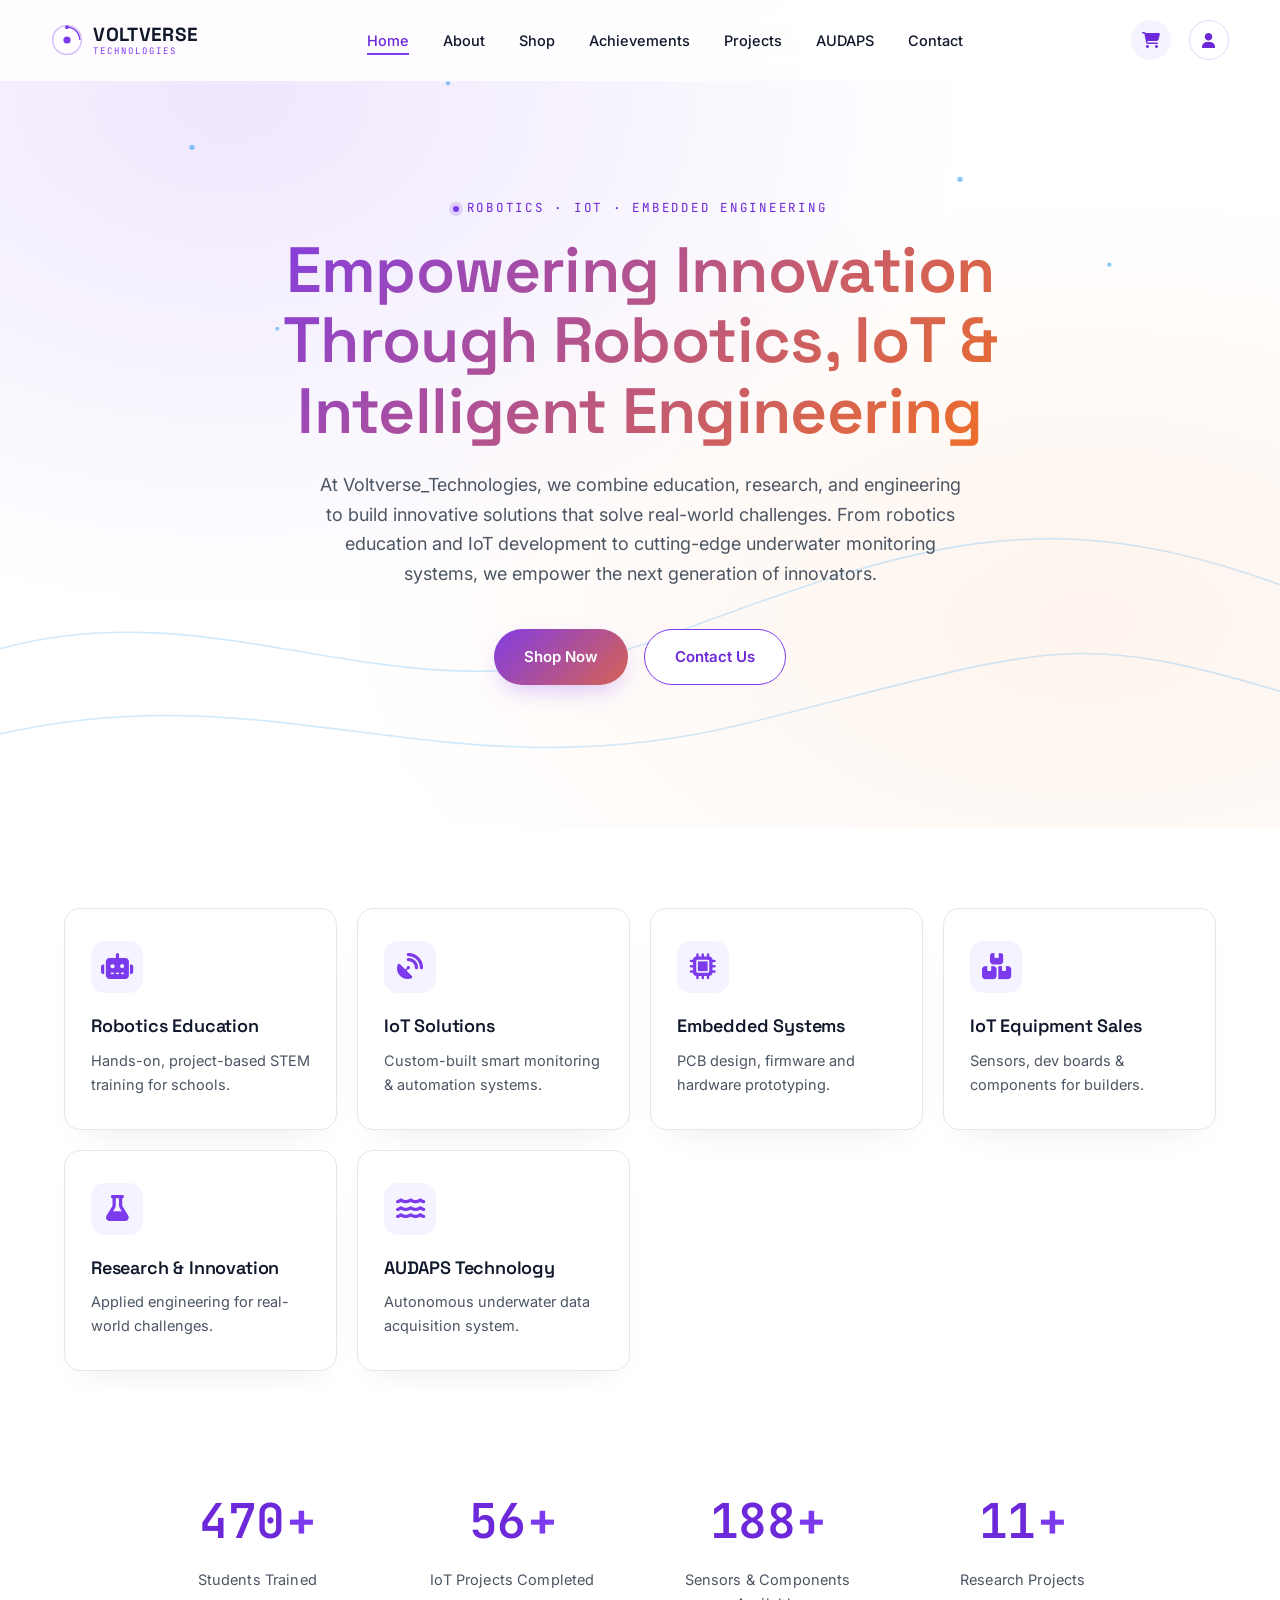
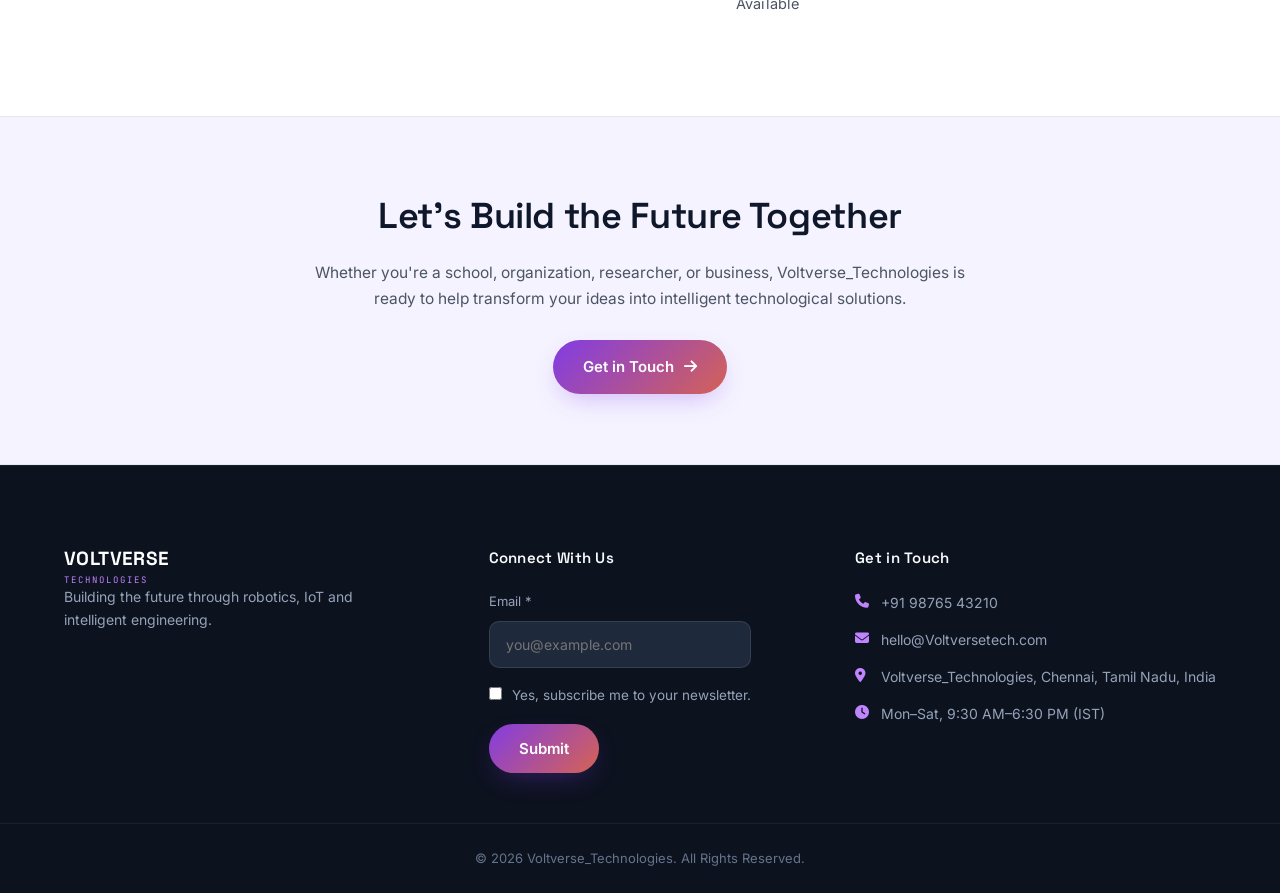
==== commit a23a6edc: "add profile page" ====
--- a/index.html
+++ b/index.html
@@ -40,10 +40,15 @@
       <li><a href="AUDAPS.html">AUDAPS</a></li>
       <li><a href="contact.html">Contact</a></li>
     </ul>
-    <button class="nav-cart" aria-label="View cart">
-      <i class="fas fa-cart-shopping"></i>
-      <span class="cart-badge" id="cart-badge">0</span>
-    </button>
+    <div class="nav-right-group">
+      <button class="nav-cart" aria-label="View cart">
+        <i class="fas fa-cart-shopping"></i>
+        <span class="cart-badge" id="cart-badge">0</span>
+      </button>
+      <a href="login.html" class="nav-user" id="nav-user-btn" aria-label="User Account">
+        <i class="fas fa-user"></i>
+      </a>
+    </div>
 
     <button class="menu-btn" id="menu-btn" aria-label="Toggle navigation" aria-expanded="false">
       <i class="fas fa-bars"></i>
--- a/style.css
+++ b/style.css
@@ -1169,13 +1169,14 @@
 }
 .achievement-media i{ font-size:48px; color:var(--blue); transition:transform .5s var(--ease); }
 .achievement-card:hover .achievement-media i{ transform:scale(1.12) rotate(-5deg); }
-
+h3{ font-size:18px; }
 .achievement-year-badge{
   position:absolute; top:14px; right:14px;
   font-family:var(--font-mono); font-size:11px; letter-spacing:0.06em;
   padding:6px 12px; border-radius:100px;
   background:rgba(255,255,255,0.9); color:var(--blue-dark);
   text-transform:uppercase;
+  z-index:15;
 }
 
 .achievement-body{ padding:26px 26px 28px; display:flex; flex-direction:column; gap:10px; flex:1; }
@@ -1563,6 +1564,75 @@
   100% { opacity: 0; }
 }
 
+/* Interactive Card Slideshow (e.g. Card 4) */
+.card-slideshow {
+  position: absolute;
+  top: 0;
+  left: 0;
+  width: 100%;
+  height: 100%;
+  overflow: hidden;
+}
+.card-slideshow .slide {
+  position: absolute;
+  top: 0;
+  left: 0;
+  width: 100%;
+  height: 100%;
+  object-fit: cover;
+  opacity: 0;
+  transition: opacity 0.5s ease-in-out;
+  z-index: 1;
+}
+.card-slideshow .slide.active {
+  opacity: 1;
+  z-index: 2;
+}
+.card-slideshow .prev,
+.card-slideshow .next {
+  position: absolute;
+  top: 50%;
+  transform: translateY(-50%);
+  width: 36px;
+  height: 36px;
+  border-radius: 50%;
+  background: rgba(12, 25, 38, 0.65);
+  backdrop-filter: blur(4px);
+  -webkit-backdrop-filter: blur(4px);
+  color: #fff;
+  border: 1px solid rgba(255, 255, 255, 0.15);
+  font-size: 15px;
+  display: flex;
+  align-items: center;
+  justify-content: center;
+  cursor: pointer;
+  z-index: 10;
+  transition: background 0.3s var(--ease), transform 0.3s var(--ease), opacity 0.3s var(--ease);
+  opacity: 0;
+}
+.card-slideshow:hover .prev,
+.card-slideshow:hover .next {
+  opacity: 1;
+}
+.card-slideshow .prev {
+  left: 12px;
+}
+.card-slideshow .next {
+  right: 12px;
+}
+.card-slideshow .prev:hover {
+  background: rgba(12, 25, 38, 0.85);
+  transform: translateY(-50%) scale(1.08);
+}
+.card-slideshow .next:hover {
+  background: rgba(12, 25, 38, 0.85);
+  transform: translateY(-50%) scale(1.08);
+}
+.card-slideshow .prev:active,
+.card-slideshow .next:active {
+  transform: translateY(-50%) scale(0.95);
+}
+
 /* =========================================================
    AUDAPS SHOWCASE SECTION (index.html)
    ========================================================= */
@@ -1719,3 +1789,836 @@
     padding: 70px 0;
   }
 }
+
+/* =========================================================
+   USER AUTHENTICATION PAGES (login.html & signup.html)
+   ========================================================= */
+
+/* Auth Page Body (Dark Theme Override) */
+.auth-page-body {
+  background: radial-gradient(120% 90% at 50% 0%, #0d1e30 0%, #050a0f 100%);
+  color: #eef4f2;
+  min-height: 100vh;
+  display: flex;
+  flex-direction: column;
+}
+
+.auth-page-body #site-header {
+  border-bottom: 1px solid rgba(255, 255, 255, 0.05);
+}
+
+.auth-section {
+  flex: 1;
+  display: flex;
+  align-items: center;
+  justify-content: center;
+  padding: 120px 20px 80px;
+}
+
+.auth-card-container {
+  width: 100%;
+  max-width: 480px;
+  animation: authCardReveal 0.6s cubic-bezier(0.16, 1, 0.3, 1) forwards;
+}
+
+@keyframes authCardReveal {
+  from {
+    opacity: 0;
+    transform: translateY(20px);
+  }
+  to {
+    opacity: 1;
+    transform: translateY(0);
+  }
+}
+
+.auth-card {
+  background: rgba(12, 25, 38, 0.65);
+  backdrop-filter: blur(12px);
+  -webkit-backdrop-filter: blur(12px);
+  border: 1px solid rgba(59, 130, 246, 0.25);
+  border-radius: var(--radius-lg);
+  padding: 40px;
+  box-shadow: 0 30px 60px -15px rgba(0, 0, 0, 0.6), 
+              0 0 50px -10px rgba(59, 130, 246, 0.15);
+}
+
+.auth-header {
+  text-align: center;
+  margin-bottom: 30px;
+}
+
+.auth-header h1 {
+  font-family: var(--font-title);
+  font-size: 28px;
+  font-weight: 700;
+  color: #ffffff;
+  margin-bottom: 8px;
+}
+
+.auth-header p {
+  font-size: 14.5px;
+  color: rgba(238, 244, 242, 0.6);
+  margin: 0;
+}
+
+/* Forms */
+.auth-form {
+  display: flex;
+  flex-direction: column;
+  gap: 20px;
+}
+
+.form-group {
+  display: flex;
+  flex-direction: column;
+  gap: 8px;
+}
+
+.form-group label {
+  font-size: 13.5px;
+  font-weight: 600;
+  color: rgba(255, 255, 255, 0.85);
+}
+
+.label-row {
+  display: flex;
+  justify-content: space-between;
+  align-items: center;
+}
+
+.input-wrapper {
+  position: relative;
+  display: flex;
+  align-items: center;
+}
+
+.input-wrapper input {
+  width: 100%;
+  padding: 13px 18px 13px 44px;
+  border-radius: 8px;
+  background: rgba(7, 13, 20, 0.7);
+  border: 1px solid rgba(255, 255, 255, 0.12);
+  color: #ffffff;
+  font-size: 14.5px;
+  font-family: var(--font-body);
+  transition: border-color 0.3s var(--ease), box-shadow 0.3s var(--ease);
+}
+
+.input-wrapper input:focus {
+  outline: none;
+  border-color: var(--blue);
+  box-shadow: 0 0 10px rgba(59, 130, 246, 0.3);
+}
+
+.input-wrapper .input-icon {
+  position: absolute;
+  left: 16px;
+  color: rgba(238, 244, 242, 0.4);
+  font-size: 15px;
+  pointer-events: none;
+}
+
+.pwd-toggle-btn {
+  position: absolute;
+  right: 14px;
+  background: none;
+  border: none;
+  color: rgba(238, 244, 242, 0.4);
+  cursor: pointer;
+  padding: 4px;
+  font-size: 15px;
+  display: flex;
+  align-items: center;
+  justify-content: center;
+  transition: color 0.2s;
+}
+
+.pwd-toggle-btn:hover {
+  color: #ffffff;
+}
+
+.btn-block {
+  width: 100%;
+  justify-content: center;
+  padding: 14px;
+  font-size: 15px;
+  margin-top: 10px;
+}
+
+/* Dividers */
+.auth-divider {
+  display: flex;
+  align-items: center;
+  text-align: center;
+  margin: 25px 0;
+  color: rgba(238, 244, 242, 0.35);
+  font-size: 12.5px;
+  font-family: var(--font-mono);
+  text-transform: uppercase;
+  letter-spacing: 0.08em;
+}
+
+.auth-divider::before,
+.auth-divider::after {
+  content: '';
+  flex: 1;
+  border-bottom: 1px solid rgba(255, 255, 255, 0.08);
+}
+
+.auth-divider span {
+  padding: 0 15px;
+}
+
+/* Google Buttons */
+.google-auth-btn-wrapper {
+  display: flex;
+  justify-content: center;
+  margin-bottom: 10px;
+  width: 100%;
+  min-height: 40px;
+}
+
+/* Alert Boxes */
+.auth-alert {
+  padding: 12px 16px;
+  border-radius: 8px;
+  font-size: 14px;
+  margin-bottom: 20px;
+  display: flex;
+  align-items: center;
+  gap: 10px;
+  animation: alertFadeIn 0.3s ease-out forwards;
+}
+
+@keyframes alertFadeIn {
+  from { opacity: 0; transform: scale(0.95); }
+  to { opacity: 1; transform: scale(1); }
+}
+
+.auth-alert.error {
+  background: rgba(239, 68, 68, 0.12);
+  border: 1px solid rgba(239, 68, 68, 0.3);
+  color: #f87171;
+}
+
+.auth-alert.success {
+  background: rgba(16, 185, 129, 0.12);
+  border: 1px solid rgba(16, 185, 129, 0.3);
+  color: #34d399;
+}
+
+.auth-alert.hidden {
+  display: none !important;
+}
+
+.auth-alert i {
+  flex-shrink: 0;
+}
+
+.auth-footer {
+  text-align: center;
+  margin-top: 25px;
+  font-size: 14px;
+  color: rgba(238, 244, 242, 0.6);
+}
+
+.auth-footer a {
+  color: var(--blue);
+  font-weight: 600;
+  text-decoration: none;
+  transition: text-decoration 0.2s;
+}
+
+.auth-footer a:hover {
+  text-decoration: underline;
+}
+
+/* User Account Icon styling in navbar */
+.nav-right-group {
+  display: flex;
+  align-items: center;
+  gap: 18px;
+}
+
+.nav-user {
+  display: flex;
+  align-items: center;
+  justify-content: center;
+  width: 40px;
+  height: 40px;
+  border-radius: 50%;
+  background: transparent;
+  color: var(--blue-dark);
+  font-size: 15px;
+  border: 1px solid rgba(124, 58, 237, 0.2);
+  transition: background 0.3s, color 0.3s, border-color 0.3s;
+  text-decoration: none;
+  cursor: pointer;
+  overflow: hidden;
+}
+
+.nav-user:hover {
+  background: var(--blue-pale);
+  color: var(--blue);
+  border-color: var(--blue);
+}
+
+.nav-user.active {
+  background: rgba(59, 130, 246, 0.08);
+  color: var(--blue);
+  border-color: var(--blue);
+}
+
+.nav-user img {
+  width: 100%;
+  height: 100%;
+  object-fit: cover;
+}
+
+/* User Navbar Dropdown */
+.nav-user-dropdown-wrapper {
+  position: relative;
+  display: inline-block;
+}
+
+.nav-user-dropdown {
+  position: absolute;
+  top: 100%;
+  right: 0;
+  margin-top: 10px;
+  width: 220px;
+  background: rgba(12, 25, 38, 0.95);
+  backdrop-filter: blur(12px);
+  -webkit-backdrop-filter: blur(12px);
+  border: 1px solid rgba(59, 130, 246, 0.25);
+  border-radius: 12px;
+  box-shadow: 0 15px 30px rgba(0, 0, 0, 0.4);
+  padding: 15px;
+  z-index: 1000;
+  display: flex;
+  flex-direction: column;
+  gap: 12px;
+  opacity: 0;
+  transform: translateY(10px);
+  pointer-events: none;
+  transition: opacity 0.3s, transform 0.3s;
+}
+
+.nav-user-dropdown::before {
+  content: '';
+  position: absolute;
+  top: -15px;
+  left: 0;
+  width: 100%;
+  height: 15px;
+  background: transparent;
+}
+
+.nav-user-dropdown-wrapper:hover .nav-user-dropdown,
+.nav-user-dropdown.active-toggle {
+  opacity: 1;
+  transform: translateY(0);
+  pointer-events: auto;
+}
+
+.dropdown-user-info {
+  display: flex;
+  flex-direction: column;
+  gap: 4px;
+  border-bottom: 1px solid rgba(255, 255, 255, 0.08);
+  padding-bottom: 10px;
+}
+
+.dropdown-user-name {
+  font-weight: 700;
+  color: #ffffff;
+  font-size: 14.5px;
+  word-break: break-all;
+}
+
+.dropdown-user-email {
+  color: rgba(238, 244, 242, 0.5);
+  font-size: 12px;
+  word-break: break-all;
+}
+
+.dropdown-btn {
+  display: flex;
+  align-items: center;
+  gap: 10px;
+  background: none;
+  border: none;
+  color: #f87171;
+  font-family: var(--font-body);
+  font-weight: 600;
+  font-size: 13.5px;
+  padding: 8px;
+  width: 100%;
+  text-align: left;
+  border-radius: 6px;
+  cursor: pointer;
+  transition: background 0.2s, color 0.2s;
+}
+
+.dropdown-btn:hover {
+  background: rgba(239, 68, 68, 0.1);
+  color: #ef4444;
+}
+
+.dropdown-link {
+  display: flex;
+  align-items: center;
+  gap: 10px;
+  color: #ffffff;
+  font-family: var(--font-body);
+  font-weight: 600;
+  font-size: 13.5px;
+  padding: 8px;
+  text-decoration: none;
+  border-radius: 6px;
+  transition: background 0.2s, color 0.2s;
+}
+
+.dropdown-link:hover {
+  background: rgba(59, 130, 246, 0.1);
+  color: var(--blue);
+}
+
+/* =========================================================
+   CHECKOUT DETAILS MODAL (shipping & payment)
+   ========================================================= */
+
+.checkout-overlay {
+  position: fixed;
+  top: 0;
+  left: 0;
+  width: 100%;
+  height: 100%;
+  background: rgba(5, 10, 15, 0.85);
+  backdrop-filter: blur(8px);
+  -webkit-backdrop-filter: blur(8px);
+  z-index: 1000;
+  display: flex;
+  align-items: center;
+  justify-content: center;
+  opacity: 0;
+  pointer-events: none;
+  transition: opacity 0.4s var(--ease);
+}
+
+.checkout-overlay.show {
+  opacity: 1;
+  pointer-events: auto;
+}
+
+.checkout-modal {
+  background: rgba(12, 25, 38, 0.95);
+  border: 1px solid rgba(59, 130, 246, 0.25);
+  border-radius: var(--radius-lg);
+  width: 90%;
+  max-width: 520px;
+  padding: 40px;
+  box-shadow: 0 30px 60px -15px rgba(0, 0, 0, 0.6), 
+              0 0 50px -10px rgba(59, 130, 246, 0.25);
+  position: relative;
+  transform: translateY(30px) scale(0.95);
+  transition: transform 0.4s var(--ease);
+}
+
+.checkout-overlay.show .checkout-modal {
+  transform: translateY(0) scale(1);
+}
+
+.checkout-close {
+  position: absolute;
+  top: 24px;
+  right: 24px;
+  background: none;
+  border: none;
+  color: rgba(238, 244, 242, 0.4);
+  font-size: 20px;
+  cursor: pointer;
+  padding: 4px;
+  display: flex;
+  align-items: center;
+  justify-content: center;
+  transition: color 0.2s;
+}
+
+.checkout-close:hover {
+  color: #ffffff;
+}
+
+.checkout-header {
+  margin-bottom: 25px;
+}
+
+.checkout-header h2 {
+  font-family: var(--font-title);
+  font-size: 24px;
+  font-weight: 700;
+  color: #ffffff;
+  margin-bottom: 6px;
+}
+
+.checkout-header p {
+  font-size: 14px;
+  color: rgba(238, 244, 242, 0.55);
+}
+
+.checkout-summary {
+  background: rgba(7, 13, 20, 0.5);
+  border: 1px solid rgba(255, 255, 255, 0.05);
+  border-radius: 8px;
+  padding: 16px 20px;
+  margin-bottom: 25px;
+  display: flex;
+  justify-content: space-between;
+  align-items: center;
+}
+
+.checkout-summary-label {
+  font-size: 14px;
+  color: rgba(238, 244, 242, 0.7);
+}
+
+.checkout-summary-price {
+  font-family: var(--font-title);
+  font-weight: 700;
+  font-size: 18px;
+  color: #ffffff;
+}
+
+.checkout-form .form-group textarea {
+  width: 100%;
+  min-height: 80px;
+  padding: 12px 16px;
+  border-radius: 8px;
+  background: rgba(7, 13, 20, 0.7);
+  border: 1px solid rgba(255, 255, 255, 0.12);
+  color: #ffffff;
+  font-size: 14.5px;
+  font-family: var(--font-body);
+  resize: vertical;
+  transition: border-color 0.3s var(--ease), box-shadow 0.3s var(--ease);
+}
+
+.checkout-form .form-group textarea:focus {
+  outline: none;
+  border-color: var(--blue);
+  box-shadow: 0 0 10px rgba(59, 130, 246, 0.3);
+}
+
+.checkout-form .form-group select {
+  width: 100%;
+  padding: 13px 18px;
+  border-radius: 8px;
+  background: rgba(7, 13, 20, 0.7);
+  border: 1px solid rgba(255, 255, 255, 0.12);
+  color: #ffffff;
+  font-size: 14.5px;
+  font-family: var(--font-body);
+  cursor: pointer;
+  transition: border-color 0.3s var(--ease), box-shadow 0.3s var(--ease);
+  appearance: none;
+  -webkit-appearance: none;
+  background-image: url("data:image/svg+xml;utf8,<svg fill='white' height='24' viewBox='0 0 24 24' width='24' xmlns='http://www.w3.org/2000/svg'><path d='M7 10l5 5 5-5z'/><path d='M0 0h24v24H0z' fill='none'/></svg>");
+  background-repeat: no-repeat;
+  background-position: right 14px center;
+}
+
+.checkout-form .form-group select:focus {
+  outline: none;
+  border-color: var(--blue);
+  box-shadow: 0 0 10px rgba(59, 130, 246, 0.3);
+}
+
+.checkout-form .form-group select option {
+  background: #0c1926;
+  color: #ffffff;
+}
+
+/* =========================================================
+   USER PROFILE & ORDER HISTORY PAGE
+   ========================================================= */
+
+.profile-grid {
+  display: grid;
+  grid-template-columns: 320px 1fr;
+  gap: 40px;
+  align-items: start;
+}
+
+@media (max-width: 992px) {
+  .profile-grid {
+    grid-template-columns: 1fr;
+    gap: 30px;
+  }
+}
+
+.profile-sidebar {
+  position: sticky;
+  top: 120px;
+}
+
+.profile-user-card {
+  background: rgba(12, 25, 38, 0.6);
+  border: 1px solid rgba(255, 255, 255, 0.08);
+  border-radius: var(--radius-lg);
+  padding: 40px 30px;
+  text-align: center;
+  backdrop-filter: blur(12px);
+  -webkit-backdrop-filter: blur(12px);
+}
+
+.profile-avatar-wrapper {
+  width: 100px;
+  height: 100px;
+  border-radius: 50%;
+  margin: 0 auto 20px;
+  background: linear-gradient(135deg, #3b82f6 0%, #7c3AED 100%);
+  padding: 3px;
+  box-shadow: 0 10px 20px rgba(59, 130, 246, 0.2);
+}
+
+.profile-avatar-wrapper img {
+  width: 100%;
+  height: 100%;
+  border-radius: 50%;
+  object-fit: cover;
+  border: 3px solid #0c1926;
+}
+
+.profile-avatar-placeholder {
+  width: 100%;
+  height: 100%;
+  border-radius: 50%;
+  display: flex;
+  align-items: center;
+  justify-content: center;
+  font-size: 36px;
+  font-weight: 800;
+  color: #ffffff;
+  background: #0c1926;
+  font-family: var(--font-title);
+}
+
+.profile-user-card h2 {
+  font-family: var(--font-title);
+  font-weight: 700;
+  font-size: 22px;
+  color: #ffffff;
+  margin-bottom: 8px;
+}
+
+.profile-badge {
+  display: inline-flex;
+  align-items: center;
+  gap: 6px;
+  background: rgba(59, 130, 246, 0.15);
+  border: 1px solid rgba(59, 130, 246, 0.25);
+  color: #60a5fa;
+  font-size: 12px;
+  font-weight: 600;
+  padding: 4px 12px;
+  border-radius: 20px;
+  margin-bottom: 30px;
+}
+
+.profile-details-list {
+  text-align: left;
+  display: flex;
+  flex-direction: column;
+  gap: 18px;
+}
+
+.profile-detail-item {
+  display: flex;
+  flex-direction: column;
+  gap: 4px;
+}
+
+.profile-detail-item .detail-label {
+  font-size: 11px;
+  text-transform: uppercase;
+  letter-spacing: 0.05em;
+  color: rgba(238, 244, 242, 0.4);
+  display: flex;
+  align-items: center;
+  gap: 8px;
+}
+
+.profile-detail-item .detail-val {
+  font-size: 14.5px;
+  font-weight: 500;
+  color: #ffffff;
+  word-break: break-all;
+}
+
+/* Order Cards */
+.profile-main-content .section-title {
+  font-family: var(--font-title);
+  font-weight: 700;
+  font-size: 24px;
+  color: #ffffff;
+  margin-bottom: 25px;
+  display: flex;
+  align-items: center;
+}
+
+.orders-loading {
+  text-align: center;
+  padding: 60px 0;
+  color: rgba(238, 244, 242, 0.4);
+  font-size: 15px;
+}
+
+.orders-loading i {
+  margin-right: 8px;
+  color: var(--blue);
+}
+
+.empty-orders-state {
+  background: rgba(12, 25, 38, 0.4);
+  border: 1px dashed rgba(255, 255, 255, 0.1);
+  border-radius: var(--radius-lg);
+  padding: 60px 40px;
+  text-align: center;
+}
+
+.empty-orders-state i {
+  font-size: 40px;
+  color: rgba(238, 244, 242, 0.2);
+  margin-bottom: 20px;
+}
+
+.empty-orders-state p {
+  color: rgba(238, 244, 242, 0.5);
+  font-size: 15px;
+  margin-bottom: 25px;
+}
+
+.order-card {
+  background: rgba(12, 25, 38, 0.5);
+  border: 1px solid rgba(255, 255, 255, 0.07);
+  border-radius: var(--radius-md);
+  margin-bottom: 25px;
+  overflow: hidden;
+  transition: border-color 0.3s var(--ease);
+}
+
+.order-card:hover {
+  border-color: rgba(59, 130, 246, 0.2);
+}
+
+.order-card-header {
+  background: rgba(255, 255, 255, 0.02);
+  border-bottom: 1px solid rgba(255, 255, 255, 0.05);
+  padding: 20px 25px;
+  display: grid;
+  grid-template-columns: repeat(auto-fit, minmax(130px, 1fr));
+  gap: 15px;
+}
+
+.order-meta-item {
+  display: flex;
+  flex-direction: column;
+  gap: 4px;
+}
+
+.order-meta-label {
+  font-size: 10px;
+  text-transform: uppercase;
+  letter-spacing: 0.05em;
+  color: rgba(238, 244, 242, 0.4);
+}
+
+.order-meta-val {
+  font-size: 13.5px;
+  font-weight: 600;
+  color: #ffffff;
+}
+
+.order-meta-val.price {
+  color: var(--blue);
+  font-family: var(--font-title);
+  font-weight: 700;
+}
+
+.order-card-body {
+  padding: 25px;
+}
+
+.order-items-list {
+  display: flex;
+  flex-direction: column;
+  gap: 15px;
+  margin-bottom: 20px;
+}
+
+.order-item-row {
+  display: flex;
+  justify-content: space-between;
+  align-items: center;
+  padding-bottom: 12px;
+  border-bottom: 1px solid rgba(255, 255, 255, 0.03);
+}
+
+.order-item-row:last-child {
+  border-bottom: none;
+  padding-bottom: 0;
+}
+
+.order-item-name {
+  font-size: 14.5px;
+  font-weight: 500;
+  color: #ffffff;
+}
+
+.order-item-qty {
+  color: rgba(238, 244, 242, 0.4);
+  font-size: 13px;
+  margin-left: 8px;
+}
+
+.order-item-price {
+  font-size: 14px;
+  font-weight: 600;
+  color: rgba(238, 244, 242, 0.85);
+}
+
+.order-shipping-details {
+  border-top: 1px solid rgba(255, 255, 255, 0.05);
+  padding-top: 15px;
+  margin-top: 15px;
+  display: grid;
+  grid-template-columns: 1fr 1fr;
+  gap: 20px;
+}
+
+@media (max-width: 576px) {
+  .order-shipping-details {
+    grid-template-columns: 1fr;
+    gap: 15px;
+  }
+}
+
+.shipping-detail-block {
+  display: flex;
+  flex-direction: column;
+  gap: 4px;
+}
+
+.shipping-detail-label {
+  font-size: 10px;
+  text-transform: uppercase;
+  letter-spacing: 0.05em;
+  color: rgba(238, 244, 242, 0.4);
+}
+
+.shipping-detail-val {
+  font-size: 13px;
+  color: rgba(238, 244, 242, 0.7);
+  line-height: 1.4;
+}
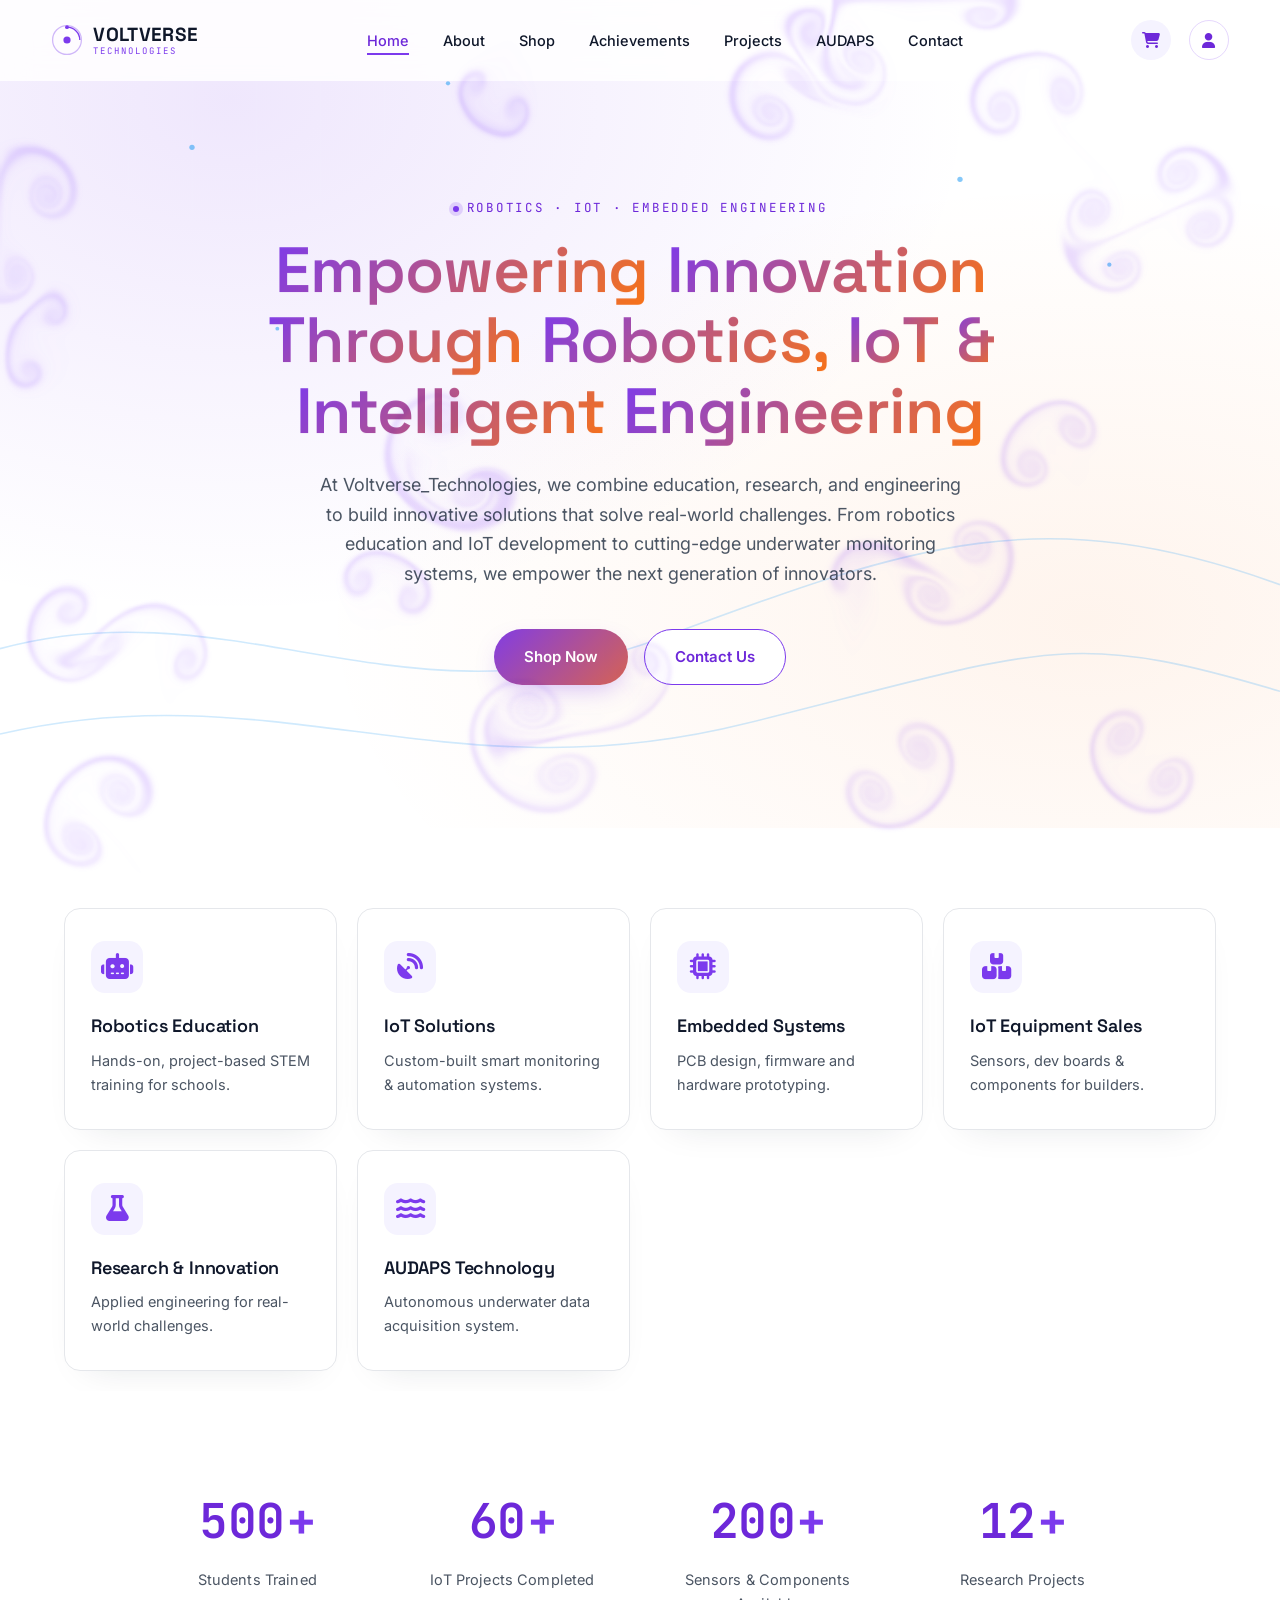
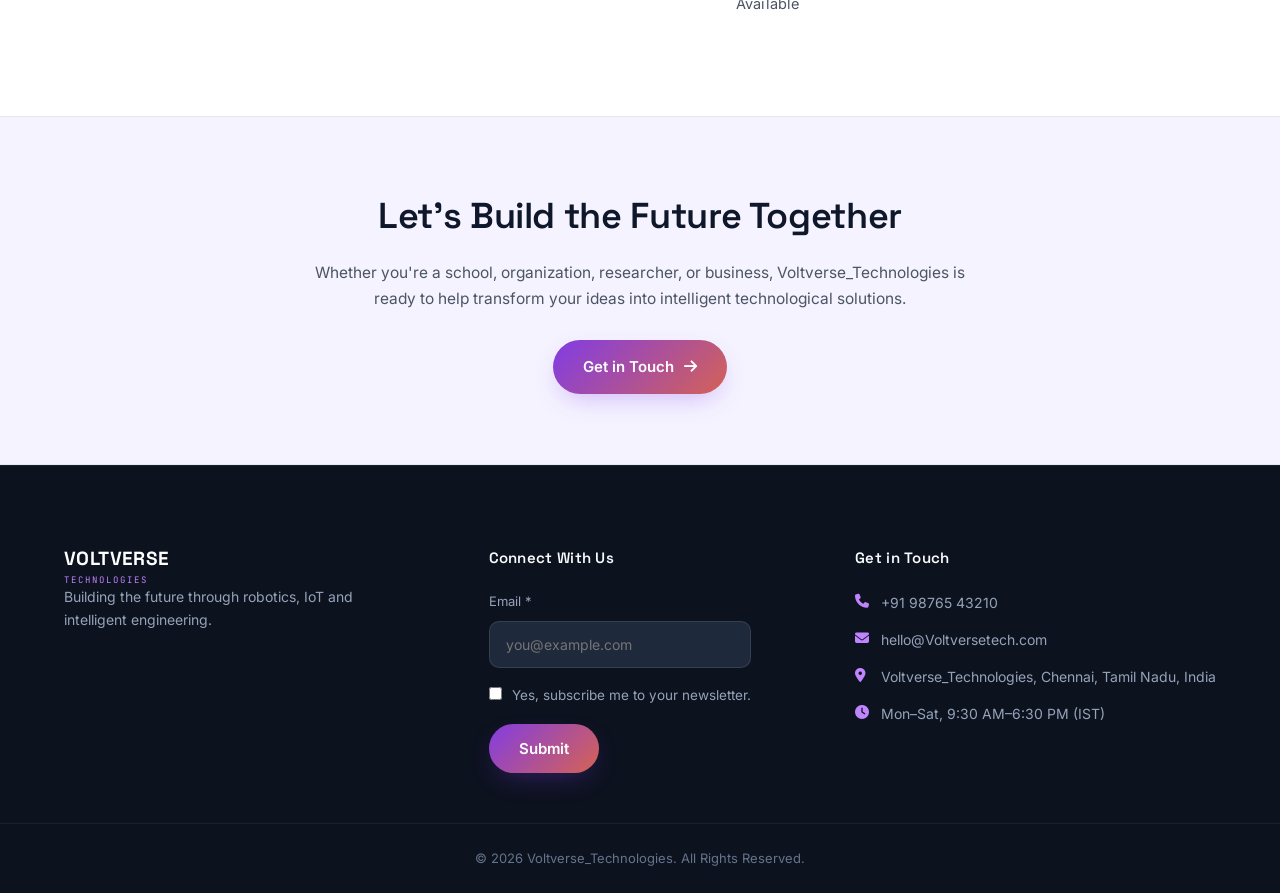
==== commit aa37a8a8: "Configure local webgl-fluid script and card animations" ====
--- a/index.html
+++ b/index.html
@@ -10,6 +10,7 @@
 <link href="https://fonts.googleapis.com/css2?family=Space+Grotesk:wght@400;500;600;700&family=Inter:wght@400;500;600;700;800&family=JetBrains+Mono:wght@400;500;600&display=swap" rel="stylesheet">
 <link rel="stylesheet" href="https://cdnjs.cloudflare.com/ajax/libs/font-awesome/6.5.1/css/all.min.css">
 <link rel="stylesheet" href="style.css">
+<link rel="stylesheet" href="animations.css">
 </head>
 <body>
 
@@ -82,15 +83,15 @@
   <div class="hero-overlay"></div>
 
   <div class="hero-content">
-    <p class="eyebrow"><span class="dot"></span>Robotics &middot; IoT &middot; Embedded Engineering</p>
-    <h1>Empowering Innovation Through Robotics, IoT &amp; Intelligent Engineering</h1>
-    <p class="hero-desc">
+    <p class="eyebrow fade-up" style="transition-delay: 100ms;"><span class="dot"></span>Robotics &middot; IoT &middot; Embedded Engineering</p>
+    <h1 class="split-text" data-split="words" data-stagger="50">Empowering Innovation Through Robotics, IoT &amp; Intelligent Engineering</h1>
+    <p class="hero-desc fade-up" style="transition-delay: 600ms;">
       At Voltverse_Technologies, we combine education, research, and engineering to build
       innovative solutions that solve real-world challenges. From robotics education and
       IoT development to cutting-edge underwater monitoring systems, we empower the next
       generation of innovators.
     </p>
-    <div class="hero-buttons">
+    <div class="hero-buttons fade-up" style="transition-delay: 800ms;">
       <a href="shop.html" class="btn btn-primary">Shop Now</a>
       <a href="contact.html" class="btn btn-ghost">Contact Us</a>
     </div>
--- a/style.css
+++ b/style.css
@@ -320,28 +320,7 @@
   position:relative; z-index:5;
 }
 
-.highlight-card{
-  display:block;
-  background:#fff;
-  border:1px solid var(--line);
-  border-radius:var(--radius-md);
-  padding:32px 26px;
-  box-shadow:0 16px 36px -24px rgba(22,35,47,0.15);
-  transition:transform .4s var(--ease), box-shadow .4s var(--ease), border-color .4s;
-}
-.highlight-card:hover{ transform:translateY(-8px); box-shadow:0 24px 44px -20px rgba(124,58,237,0.25); border-color:rgba(124,58,237,0.35); }
-
-.highlight-card i{
-  font-size:26px; color:var(--blue);
-  width:52px; height:52px; border-radius:14px;
-  display:flex; align-items:center; justify-content:center;
-  background:var(--blue-pale);
-  margin-bottom:18px;
-  transition:transform .4s var(--ease);
-}
-.highlight-card:hover i{ transform:scale(1.1) rotate(-4deg); }
-.highlight-card h3{ font-size:18px; margin-bottom:8px; }
-.highlight-card p{ color:var(--steel); font-size:14.5px; }
+/* highlight-card styling and hover spotlight logic are placed in the animated cards section below */
 
 /* =========================================================
    STATS
@@ -548,6 +527,59 @@
 .add-to-cart .fa-check{ display:none; }
 .add-to-cart.added .fa-cart-plus{ display:none; }
 .add-to-cart.added .fa-check{ display:inline-block; }
+
+.highlight-card{
+  display:block;
+  background:#fff;
+  border:1px solid var(--line);
+  border-radius:var(--radius-md);
+  padding:32px 26px;
+  box-shadow:0 16px 36px -24px rgba(22,35,47,0.15);
+  position:relative;
+  overflow:hidden;
+  transition:transform .4s var(--ease), box-shadow .4s var(--ease), border-color .4s;
+}
+
+/* Cursor-tracking purple/pink radial spotlight glow */
+.highlight-card::before {
+  content: '';
+  position: absolute;
+  top: 0; left: 0; right: 0; bottom: 0;
+  background: radial-gradient(
+    200px circle at var(--mouse-x, 50%) var(--mouse-y, 50%),
+    rgba(124, 58, 237, 0.06) 0%,
+    rgba(236, 72, 153, 0.03) 50%,
+    transparent 80%
+  );
+  opacity: 0;
+  transition: opacity 0.35s ease;
+  pointer-events: none;
+  z-index: 0;
+}
+
+.highlight-card:hover::before {
+  opacity: 1;
+}
+
+.highlight-card:hover{
+  transform:translateY(-8px) scale(1.01);
+  box-shadow:0 24px 44px -20px rgba(124,58,237,0.25);
+  border-color:rgba(124,58,237,0.35);
+}
+
+.highlight-card i{
+  font-size:26px; color:var(--blue);
+  width:52px; height:52px; border-radius:14px;
+  display:flex; align-items:center; justify-content:center;
+  background:var(--blue-pale);
+  margin-bottom:18px;
+  transition:transform .4s var(--ease);
+  position:relative;
+  z-index: 1;
+}
+.highlight-card:hover i{ transform:scale(1.1) rotate(-4deg); }
+.highlight-card h3{ font-size:18px; margin-bottom:8px; position:relative; z-index: 1; }
+.highlight-card p{ color:var(--steel); font-size:14.5px; position:relative; z-index: 1; }
 
 /* =========================================================
    PRODUCT PAGE / AUDAPS
@@ -1200,8 +1232,18 @@
 
 .project-grid{
   display:grid;
-  grid-template-columns:repeat(auto-fit,minmax(300px,1fr));
+  grid-template-columns:repeat(3,1fr);
   gap:28px;
+}
+@media (max-width:1024px){
+  .project-grid{
+    grid-template-columns:repeat(2,1fr);
+  }
+}
+@media (max-width:640px){
+  .project-grid{
+    grid-template-columns:1fr;
+  }
 }
 
 .project-card{
@@ -1237,13 +1279,42 @@
 .project-body{ padding:26px 26px 28px; display:flex; flex-direction:column; gap:10px; flex:1; }
 .project-body h3{ font-size:19px; }
 .project-body p{ color:var(--steel); font-size:14.5px; }
-.project-tags{ display:flex; flex-wrap:wrap; gap:8px; margin-top:6px; }
-.project-tags li{
-  font-family:var(--font-mono); font-size:11.5px;
-  padding:6px 12px; border-radius:100px;
-  background:var(--blue-pale);
-  border:1px solid rgba(124,58,237,0.25);
-  color:var(--blue-dark);
+/* Premium Oval Gradient Tags (Cards & Modals) */
+.project-tags, .detail-tags, .badges {
+  display: flex;
+  flex-wrap: wrap;
+  align-items: center;
+  gap: 8px;
+  margin-top: 12px;
+  list-style: none;
+  padding-left: 0;
+}
+.project-tags li, .detail-tags li, .badge {
+  font-family: 'Outfit', 'Inter', var(--font-sans, system-ui, -apple-system, sans-serif);
+  font-size: 10px;
+  font-weight: 600;
+  text-transform: uppercase;
+  letter-spacing: 0.08em;
+  padding: 6px 14px;
+  background: linear-gradient(135deg, rgba(124, 58, 237, 0.08) 0%, rgba(236, 72, 153, 0.05) 100%);
+  border: 1px solid rgba(124, 58, 237, 0.15);
+  color: #7c3aed; /* Elegant purple text */
+  border-radius: 100px; /* Fully rounded oval */
+  box-shadow: 0 2px 8px -2px rgba(124, 58, 237, 0.08);
+  transition: all 0.3s cubic-bezier(0.16, 1, 0.3, 1);
+  display: inline-block;
+  cursor: pointer;
+}
+.project-tags li:hover, .detail-tags li:hover, .badge:hover {
+  background: linear-gradient(135deg, #7c3aed 0%, #db2777 100%);
+  color: #ffffff;
+  border-color: transparent;
+  box-shadow: 0 8px 16px -4px rgba(124, 58, 237, 0.25);
+  transform: translateY(-2px);
+}
+.project-tags li:active, .detail-tags li:active, .badge:active {
+  transform: translateY(0);
+  box-shadow: 0 4px 8px -2px rgba(124, 58, 237, 0.15);
 }
 .project-more{
   margin-top:10px;
@@ -1312,14 +1383,7 @@
   content:''; position:absolute; left:0; top:8px;
   width:8px; height:2px; background:var(--blue);
 }
-.detail-tags{ display:flex; flex-wrap:wrap; gap:8px; margin-top:6px; }
-.detail-tags li{
-  font-family:var(--font-mono); font-size:11.5px;
-  padding:6px 12px; border-radius:100px;
-  background:var(--blue-pale);
-  border:1px solid rgba(124,58,237,0.25);
-  color:var(--blue-dark);
-}
+/* Detail tags and custom badges styles are now defined globally under combined tag selectors in lines 1250-1280. */
 
 @media (max-width:640px){
   .detail-modal{ padding:28px; max-height:90vh; }
@@ -1490,7 +1554,7 @@
 .detail-media img {
   width: 100%;
   height: 100%;
-  object-fit: cover;
+  object-fit: contain;
 }
 
 /* 2 Seconds Image Loop Slide Animation */
@@ -1579,7 +1643,7 @@
   left: 0;
   width: 100%;
   height: 100%;
-  object-fit: cover;
+  object-fit: contain;
   opacity: 0;
   transition: opacity 0.5s ease-in-out;
   z-index: 1;
@@ -2622,3 +2686,16 @@
   color: rgba(238, 244, 242, 0.7);
   line-height: 1.4;
 }
+
+/* ================= WEBGL FLUID SIMULATION CANVAS ================= */
+#splash-cursor {
+  position: fixed;
+  top: 0;
+  left: 0;
+  width: 100vw;
+  height: 100vh;
+  pointer-events: none;
+  z-index: 99999;
+  opacity: 0.9;
+  mix-blend-mode: multiply; /* Multiplies canvas colors over white background, making trails fully visible! */
+}
--- a/animations.css
+++ b/animations.css
@@ -0,0 +1,106 @@
+/* =========================================================
+   TEXT REVEAL ANIMATIONS
+   (Split Text / Fade+Slide / Stagger / Mask Reveal / Scroll-Trigger)
+   No external library required — vanilla JS + CSS transitions.
+========================================================= */
+
+/* Outer wrapper: clips the inner unit so it looks "masked" as it slides up */
+.split-mask{
+  display:inline-block;
+  overflow:hidden;
+  vertical-align:top;
+}
+
+/* Every split unit (char / word / line) starts hidden below the mask */
+.split-unit{
+  display:inline-block;
+  will-change:transform, opacity;
+  transform:translateY(115%);
+  opacity:0;
+  transition:transform .8s var(--ease), opacity .6s var(--ease);
+}
+
+/* Preserve spacing for word splits */
+.split-word-space{ display:inline-block; width:0.28em; }
+
+/* FIX: Ensure split text spans inside gradient headers inherit and clip correctly.
+   Otherwise, the parent background-clip collapses and makes text 100% transparent.
+   We only apply this override once the JS has split the text (adds the 'is-split' class),
+   preventing any flash of black text during page load/reload! */
+.page-header h1.split-text.is-split,
+.hero-content h1.split-text.is-split {
+  background: none !important;
+  -webkit-background-clip: initial !important;
+  -webkit-text-fill-color: initial !important;
+}
+.page-header h1.split-text.is-split .split-unit,
+.hero-content h1.split-text.is-split .split-unit {
+  background: var(--gradient) !important;
+  -webkit-background-clip: text !important;
+  -webkit-text-fill-color: transparent !important;
+  display: inline-block;
+}
+
+/* Revealed state — added by JS via IntersectionObserver when scrolled into view */
+.split-text.in-view .split-unit{
+  transform:translateY(0);
+  opacity:1;
+}
+
+/* Line-level split (for manually marked lines, e.g. hero headline) */
+.split-line-mask{
+  display:block;
+  overflow:hidden;
+}
+.split-line{
+  display:block;
+  transform:translateY(105%);
+  opacity:0;
+  transition:transform .9s var(--ease), opacity .7s var(--ease);
+}
+.split-text.in-view .split-line{
+  transform:translateY(0);
+  opacity:1;
+}
+
+/* Simple fade + slide up (no splitting — for paragraphs, cards, etc.) */
+.fade-up{
+  opacity:0;
+  transform:translateY(28px);
+  transition:opacity .8s var(--ease), transform .8s var(--ease);
+}
+.fade-up.in-view{
+  opacity:1;
+  transform:translateY(0);
+}
+
+/* Fade + slide from right to left (moves leftwards) */
+.fade-left{
+  opacity:0;
+  transform:translateX(35px);
+  transition:opacity .8s var(--ease), transform .8s var(--ease);
+}
+.fade-left.in-view{
+  opacity:1;
+  transform:translateX(0);
+}
+
+/* Fade + slide from left to right (moves rightwards) */
+.fade-right{
+  opacity:0;
+  transform:translateX(-35px);
+  transition:opacity .8s var(--ease), transform .8s var(--ease);
+}
+.fade-right.in-view{
+  opacity:1;
+  transform:translateX(0);
+}
+
+/* Respect reduced motion preference */
+@media (prefers-reduced-motion: reduce){
+  .split-unit, .split-line, .fade-up, .fade-left, .fade-right{
+    transition:none !important;
+    transform:none !important;
+    opacity:1 !important;
+  }
+}
